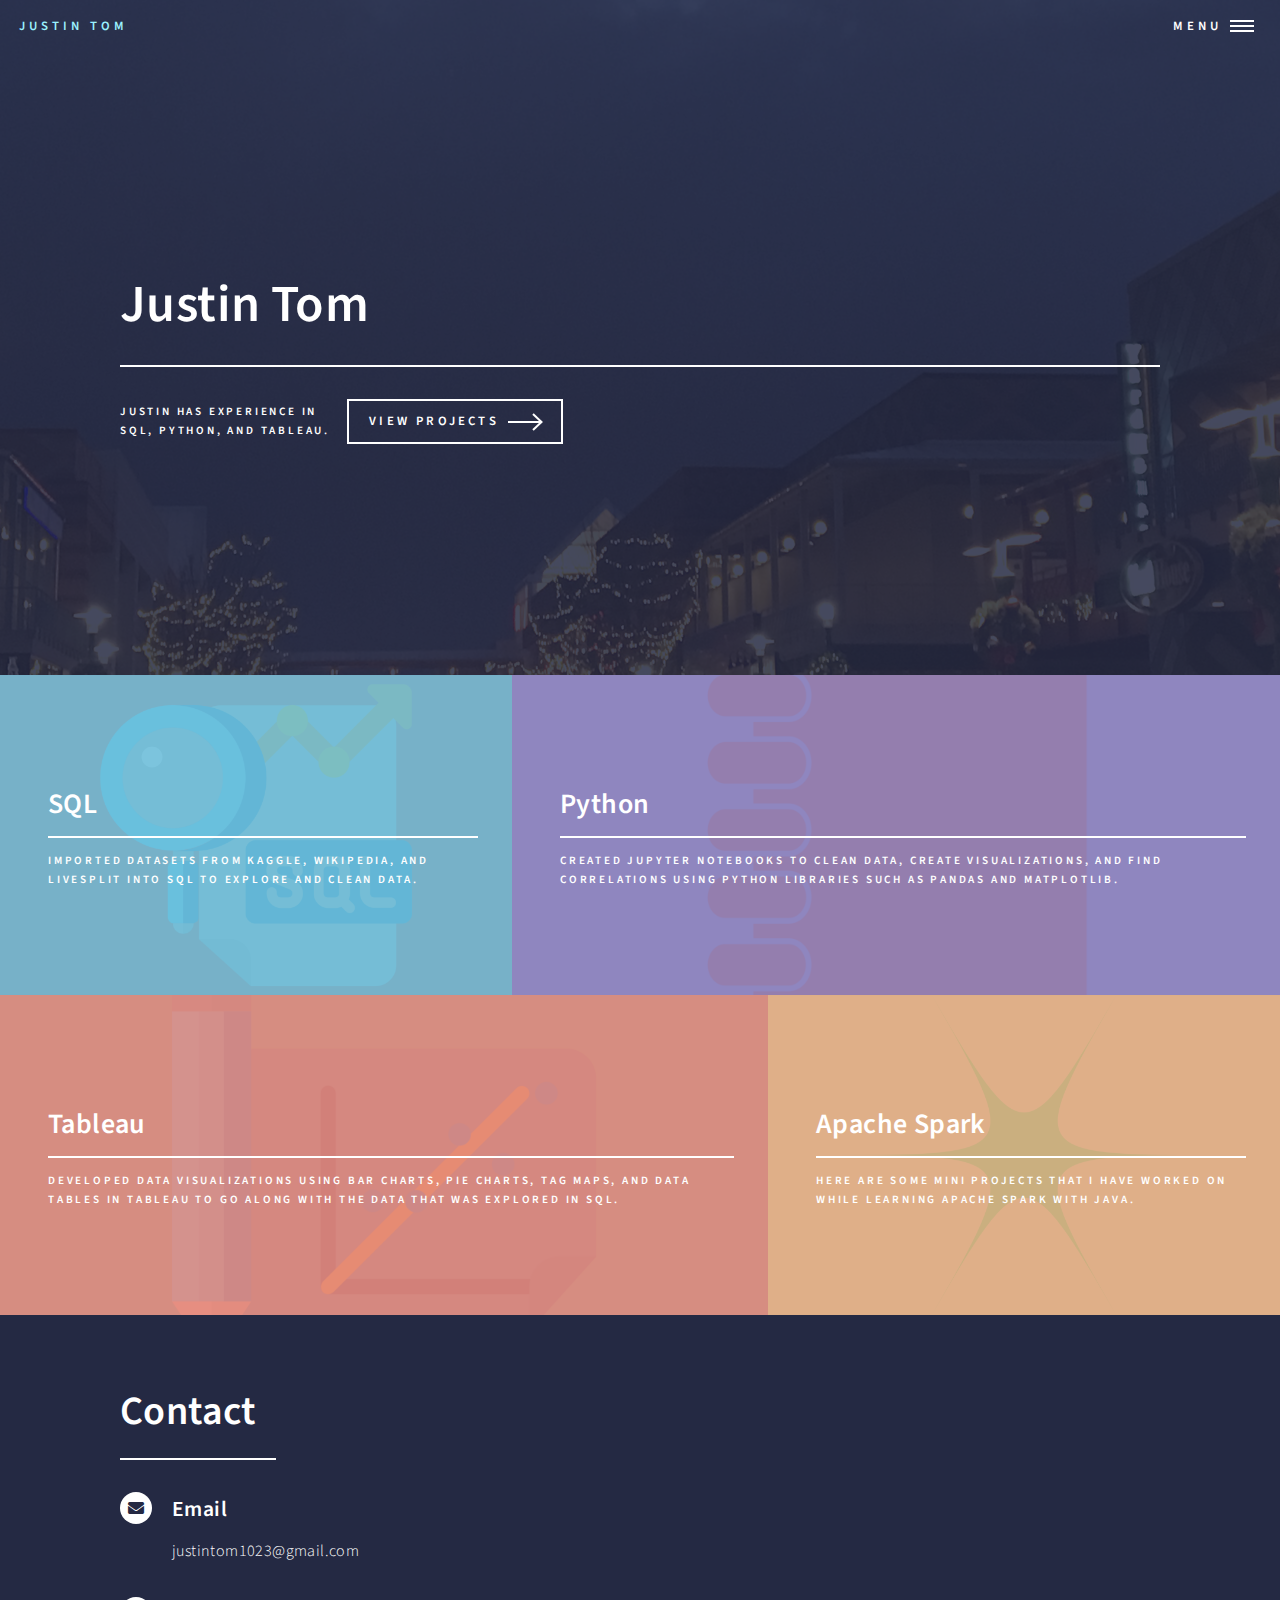
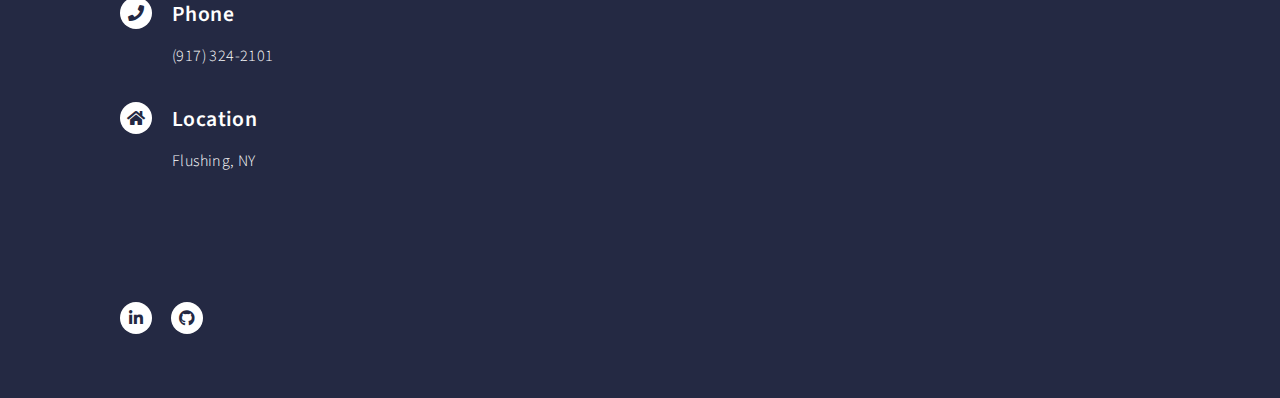
==== index.html @ ba07b024 "Initial commit" ====
<!DOCTYPE HTML>
<!--
	Forty by HTML5 UP
	html5up.net | @ajlkn
	Free for personal and commercial use under the CCA 3.0 license (html5up.net/license)
-->
<html>
	<head>
		<title>Justin Tom</title>
		<meta charset="utf-8" />
		<meta name="viewport" content="width=device-width, initial-scale=1, user-scalable=no" />
		<link rel="stylesheet" href="assets/css/main.css" />
		<noscript><link rel="stylesheet" href="assets/css/noscript.css" /></noscript>
	</head>
	<body class="is-preload">

		<!-- Wrapper -->
			<div id="wrapper">

				<!-- Header -->
					<header id="header" class="alt">
						<a href="index.html" class="logo">Justin <span>Tom</span></a>
						<nav>
							<a href="#menu">Menu</a>
						</nav>
					</header>

				<!-- Menu -->
					<nav id="menu">
						<ul class="links">
							<li><a href="index.html">Home</a></li>
						</ul>
						<ul class="actions stacked">
							<li><a href="#one" class="button primary fit">View Projects</a></li>
						</ul>
					</nav>

				<!-- Banner -->
					<section id="banner" class="major">
						<div class="inner">
							<header class="major">
								<h1>Justin Tom</h1>
							</header>
							<div class="content">
								<p>Justin has experience in<br/>
								   SQL, Python, and Tableau.</p>
								<ul class="actions">
									<li><a href="#one" class="button next scrolly">View Projects</a></li>
								</ul>
							</div>
						</div>
					</section>

				<!-- Main -->
					<div id="main">

						<!-- One -->
							<section id="one" class="tiles">
								<article>
									<span class="image">
										<img src="images/sql.png" alt="" />
									</span>
									<header class="major">
										<h3><a href="https://github.com/justintom1023/jt-data-portfolio/tree/main/sql" class="link">SQL</a></h3>
										<p>Imported datasets from Kaggle, Wikipedia, and LiveSplit into SQL to explore and clean data.</p>
									</header>
								</article>
								<article>
									<span class="image">
										<img src="images/python.png" alt="" />
									</span>
									<header class="major">
										<h3><a href="https://github.com/justintom1023/jt-data-portfolio/tree/main/python" class="link">Python</a></h3>
										<p>Created Jupyter notebooks to clean data, create visualizations, and find correlations using Python libraries such as Pandas and Matplotlib.</p>
									</header>
								</article>
								<article>
									<span class="image">
										<img src="images/tableau.png" alt="" />
									</span>
									<header class="major">
										<h3><a href="https://public.tableau.com/app/profile/justin4096" class="link">Tableau</a></h3>
										<p>Developed data visualizations using bar charts, pie charts, tag maps, and data tables in Tableau to go along with the data that was explored in SQL.</p>
									</header>
								</article>
								<article>
									<span class="image">
										<img src="images/spark.png" alt="" />
									</span>
									<header class="major">
										<h3><a href="https://github.com/justintom1023/jt-spark-fun" class="link">Apache Spark</a></h3>
										<p>Here are some mini projects that I have worked on while learning Apache Spark with Java.</p>
									</header>
								</article>
							</section>

					</div>

					<section id="one">
						<div class="inner">
							<header class="major">
								<h1>Contact</h1>
							</header>
							<section>
								<div class="contact-method">
									<span class="icon solid alt fa-envelope"></span>
									<h3>Email</h3>
									<span>justintom1023@gmail.com</span>
								</div>
							</section>
							<section>
								<div class="contact-method">
									<span class="icon solid alt fa-phone"></span>
									<h3>Phone</h3>
									<span>(917) 324-2101</span>
								</div>
							</section>
							<section>
								<div class="contact-method">
									<span class="icon solid alt fa-home"></span>
									<h3>Location</h3>
									<span>Flushing, NY</span>
								</div>
							</section>
						</div>
					</section>

				<!-- Footer -->
					<footer id="footer">
						<div class="inner">
							<ul class="icons">
								<li><a href="https://www.linkedin.com/in/justintom1023/" class="icon brands alt fa-linkedin-in"><span class="label">LinkedIn</span></a></li>
								<li><a href="https://github.com/justintom1023" class="icon brands alt fa-github"><span class="label">GitHub</span></a></li>
							</ul>
						</div>
					</footer>

			</div>

		<!-- Scripts -->
			<script src="assets/js/jquery.min.js"></script>
			<script src="assets/js/jquery.scrolly.min.js"></script>
			<script src="assets/js/jquery.scrollex.min.js"></script>
			<script src="assets/js/browser.min.js"></script>
			<script src="assets/js/breakpoints.min.js"></script>
			<script src="assets/js/util.js"></script>
			<script src="assets/js/main.js"></script>

	</body>
</html>
---- assets/css/main.css ----
@import url(fontawesome-all.min.css);
@import url("https://fonts.googleapis.com/css?family=Source+Sans+Pro:300,300italic,600,600italic");

/*
	Forty by HTML5 UP
	html5up.net | @ajlkn
	Free for personal and commercial use under the CCA 3.0 license (html5up.net/license)
*/

html, body, div, span, applet, object,
iframe, h1, h2, h3, h4, h5, h6, p, blockquote,
pre, a, abbr, acronym, address, big, cite,
code, del, dfn, em, img, ins, kbd, q, s, samp,
small, strike, strong, sub, sup, tt, var, b,
u, i, center, dl, dt, dd, ol, ul, li, fieldset,
form, label, legend, table, caption, tbody,
tfoot, thead, tr, th, td, article, aside,
canvas, details, embed, figure, figcaption,
footer, header, hgroup, menu, nav, output, ruby,
section, summary, time, mark, audio, video {
	margin: 0;
	padding: 0;
	border: 0;
	font-size: 100%;
	font: inherit;
	vertical-align: baseline;}

article, aside, details, figcaption, figure,
footer, header, hgroup, menu, nav, section {
	display: block;}

body {
	line-height: 1;
}

ol, ul {
	list-style: none;
}

blockquote, q {
	quotes: none;
}

	blockquote:before, blockquote:after, q:before, q:after {
		content: '';
		content: none;
	}

table {
	border-collapse: collapse;
	border-spacing: 0;
}

body {
	-webkit-text-size-adjust: none;
}

mark {
	background-color: transparent;
	color: inherit;
}

input::-moz-focus-inner {
	border: 0;
	padding: 0;
}

input, select, textarea {
	-moz-appearance: none;
	-webkit-appearance: none;
	-ms-appearance: none;
	appearance: none;
}

/* Basic */

	@-ms-viewport {
		width: device-width;
	}

	body {
		-ms-overflow-style: scrollbar;
	}

	@media screen and (max-width: 480px) {

		html, body {
			min-width: 320px;
		}

	}

	html {
		box-sizing: border-box;
	}

	*, *:before, *:after {
		box-sizing: inherit;
	}

	body {
		background: #242943;
	}

		body.is-preload *, body.is-preload *:before, body.is-preload *:after {
			-moz-animation: none !important;
			-webkit-animation: none !important;
			-ms-animation: none !important;
			animation: none !important;
			-moz-transition: none !important;
			-webkit-transition: none !important;
			-ms-transition: none !important;
			transition: none !important;
		}

/* Type */

	body, input, select, textarea {
		color: #ffffff;
		font-family: "Source Sans Pro", Helvetica, sans-serif;
		font-size: 17pt;
		font-weight: 300;
		letter-spacing: 0.025em;
		line-height: 1.65;
	}

		@media screen and (max-width: 1680px) {

			body, input, select, textarea {
				font-size: 14pt;
			}

		}

		@media screen and (max-width: 1280px) {

			body, input, select, textarea {
				font-size: 12pt;
			}

		}

		@media screen and (max-width: 360px) {

			body, input, select, textarea {
				font-size: 11pt;
			}

		}

	a {
		-moz-transition: color 0.2s ease-in-out, border-bottom-color 0.2s ease-in-out;
		-webkit-transition: color 0.2s ease-in-out, border-bottom-color 0.2s ease-in-out;
		-ms-transition: color 0.2s ease-in-out, border-bottom-color 0.2s ease-in-out;
		transition: color 0.2s ease-in-out, border-bottom-color 0.2s ease-in-out;
		border-bottom: dotted 1px;
		color: inherit;
		text-decoration: none;
	}

		a:hover {
			border-bottom-color: transparent;
			color: #9bf1ff !important;
		}

		a:active {
			color: #53e3fb !important;
		}

	strong, b {
		color: #ffffff;
		font-weight: 600;
	}

	em, i {
		font-style: italic;
	}

	p {
		margin: 0 0 2em 0;
	}

	h1, h2, h3, h4, h5, h6 {
		color: #ffffff;
		font-weight: 600;
		line-height: 1.65;
		margin: 0 0 1em 0;
	}

		h1 a, h2 a, h3 a, h4 a, h5 a, h6 a {
			color: inherit;
			border-bottom: 0;
		}

	h1 {
		font-size: 2.5em;
	}

	h2 {
		font-size: 1.75em;
	}

	h3 {
		font-size: 1.35em;
	}

	h4 {
		font-size: 1.1em;
	}

	h5 {
		font-size: 0.9em;
	}

	h6 {
		font-size: 0.7em;
	}

	@media screen and (max-width: 736px) {

		h1 {
			font-size: 2em;
		}

		h2 {
			font-size: 1.5em;
		}

		h3 {
			font-size: 1.25em;
		}

	}

	sub {
		font-size: 0.8em;
		position: relative;
		top: 0.5em;
	}

	sup {
		font-size: 0.8em;
		position: relative;
		top: -0.5em;
	}

	blockquote {
		border-left: solid 4px rgba(212, 212, 255, 0.1);
		font-style: italic;
		margin: 0 0 2em 0;
		padding: 0.5em 0 0.5em 2em;
	}

	code {
		background: rgba(212, 212, 255, 0.035);
		font-family: "Courier New", monospace;
		font-size: 0.9em;
		margin: 0 0.25em;
		padding: 0.25em 0.65em;
	}

	pre {
		-webkit-overflow-scrolling: touch;
		font-family: "Courier New", monospace;
		font-size: 0.9em;
		margin: 0 0 2em 0;
	}

		pre code {
			display: block;
			line-height: 1.75;
			padding: 1em 1.5em;
			overflow-x: auto;
		}

	hr {
		border: 0;
		border-bottom: solid 1px rgba(212, 212, 255, 0.1);
		margin: 2em 0;
	}

		hr.major {
			margin: 3em 0;
		}

	.align-left {
		text-align: left;
	}

	.align-center {
		text-align: center;
	}

	.align-right {
		text-align: right;
	}

/* Row */

	.row {
		display: flex;
		flex-wrap: wrap;
		box-sizing: border-box;
		align-items: stretch;
	}

		.row > * {
			box-sizing: border-box;
		}

		.row.gtr-uniform > * > :last-child {
			margin-bottom: 0;
		}

		.row.aln-left {
			justify-content: flex-start;
		}

		.row.aln-center {
			justify-content: center;
		}

		.row.aln-right {
			justify-content: flex-end;
		}

		.row.aln-top {
			align-items: flex-start;
		}

		.row.aln-middle {
			align-items: center;
		}

		.row.aln-bottom {
			align-items: flex-end;
		}

		.row > .imp {
			order: -1;
		}

		.row > .col-1 {
			width: 8.33333%;
		}

		.row > .off-1 {
			margin-left: 8.33333%;
		}

		.row > .col-2 {
			width: 16.66667%;
		}

		.row > .off-2 {
			margin-left: 16.66667%;
		}

		.row > .col-3 {
			width: 25%;
		}

		.row > .off-3 {
			margin-left: 25%;
		}

		.row > .col-4 {
			width: 33.33333%;
		}

		.row > .off-4 {
			margin-left: 33.33333%;
		}

		.row > .col-5 {
			width: 41.66667%;
		}

		.row > .off-5 {
			margin-left: 41.66667%;
		}

		.row > .col-6 {
			width: 50%;
		}

		.row > .off-6 {
			margin-left: 50%;
		}

		.row > .col-7 {
			width: 58.33333%;
		}

		.row > .off-7 {
			margin-left: 58.33333%;
		}

		.row > .col-8 {
			width: 66.66667%;
		}

		.row > .off-8 {
			margin-left: 66.66667%;
		}

		.row > .col-9 {
			width: 75%;
		}

		.row > .off-9 {
			margin-left: 75%;
		}

		.row > .col-10 {
			width: 83.33333%;
		}

		.row > .off-10 {
			margin-left: 83.33333%;
		}

		.row > .col-11 {
			width: 91.66667%;
		}

		.row > .off-11 {
			margin-left: 91.66667%;
		}

		.row > .col-12 {
			width: 100%;
		}

		.row > .off-12 {
			margin-left: 100%;
		}

		.row.gtr-0 {
			margin-top: 0;
			margin-left: 0em;
		}

			.row.gtr-0 > * {
				padding: 0 0 0 0em;
			}

			.row.gtr-0.gtr-uniform {
				margin-top: 0em;
			}

				.row.gtr-0.gtr-uniform > * {
					padding-top: 0em;
				}

		.row.gtr-25 {
			margin-top: 0;
			margin-left: -0.5em;
		}

			.row.gtr-25 > * {
				padding: 0 0 0 0.5em;
			}

			.row.gtr-25.gtr-uniform {
				margin-top: -0.5em;
			}

				.row.gtr-25.gtr-uniform > * {
					padding-top: 0.5em;
				}

		.row.gtr-50 {
			margin-top: 0;
			margin-left: -1em;
		}

			.row.gtr-50 > * {
				padding: 0 0 0 1em;
			}

			.row.gtr-50.gtr-uniform {
				margin-top: -1em;
			}

				.row.gtr-50.gtr-uniform > * {
					padding-top: 1em;
				}

		.row {
			margin-top: 0;
			margin-left: -2em;
		}

			.row > * {
				padding: 0 0 0 2em;
			}

			.row.gtr-uniform {
				margin-top: -2em;
			}

				.row.gtr-uniform > * {
					padding-top: 2em;
				}

		.row.gtr-150 {
			margin-top: 0;
			margin-left: -3em;
		}

			.row.gtr-150 > * {
				padding: 0 0 0 3em;
			}

			.row.gtr-150.gtr-uniform {
				margin-top: -3em;
			}

				.row.gtr-150.gtr-uniform > * {
					padding-top: 3em;
				}

		.row.gtr-200 {
			margin-top: 0;
			margin-left: -4em;
		}

			.row.gtr-200 > * {
				padding: 0 0 0 4em;
			}

			.row.gtr-200.gtr-uniform {
				margin-top: -4em;
			}

				.row.gtr-200.gtr-uniform > * {
					padding-top: 4em;
				}

		@media screen and (max-width: 1680px) {

			.row {
				display: flex;
				flex-wrap: wrap;
				box-sizing: border-box;
				align-items: stretch;
			}

				.row > * {
					box-sizing: border-box;
				}

				.row.gtr-uniform > * > :last-child {
					margin-bottom: 0;
				}

				.row.aln-left {
					justify-content: flex-start;
				}

				.row.aln-center {
					justify-content: center;
				}

				.row.aln-right {
					justify-content: flex-end;
				}

				.row.aln-top {
					align-items: flex-start;
				}

				.row.aln-middle {
					align-items: center;
				}

				.row.aln-bottom {
					align-items: flex-end;
				}

				.row > .imp-xlarge {
					order: -1;
				}

				.row > .col-1-xlarge {
					width: 8.33333%;
				}

				.row > .off-1-xlarge {
					margin-left: 8.33333%;
				}

				.row > .col-2-xlarge {
					width: 16.66667%;
				}

				.row > .off-2-xlarge {
					margin-left: 16.66667%;
				}

				.row > .col-3-xlarge {
					width: 25%;
				}

				.row > .off-3-xlarge {
					margin-left: 25%;
				}

				.row > .col-4-xlarge {
					width: 33.33333%;
				}

				.row > .off-4-xlarge {
					margin-left: 33.33333%;
				}

				.row > .col-5-xlarge {
					width: 41.66667%;
				}

				.row > .off-5-xlarge {
					margin-left: 41.66667%;
				}

				.row > .col-6-xlarge {
					width: 50%;
				}

				.row > .off-6-xlarge {
					margin-left: 50%;
				}

				.row > .col-7-xlarge {
					width: 58.33333%;
				}

				.row > .off-7-xlarge {
					margin-left: 58.33333%;
				}

				.row > .col-8-xlarge {
					width: 66.66667%;
				}

				.row > .off-8-xlarge {
					margin-left: 66.66667%;
				}

				.row > .col-9-xlarge {
					width: 75%;
				}

				.row > .off-9-xlarge {
					margin-left: 75%;
				}

				.row > .col-10-xlarge {
					width: 83.33333%;
				}

				.row > .off-10-xlarge {
					margin-left: 83.33333%;
				}

				.row > .col-11-xlarge {
					width: 91.66667%;
				}

				.row > .off-11-xlarge {
					margin-left: 91.66667%;
				}

				.row > .col-12-xlarge {
					width: 100%;
				}

				.row > .off-12-xlarge {
					margin-left: 100%;
				}

				.row.gtr-0 {
					margin-top: 0;
					margin-left: 0em;
				}

					.row.gtr-0 > * {
						padding: 0 0 0 0em;
					}

					.row.gtr-0.gtr-uniform {
						margin-top: 0em;
					}

						.row.gtr-0.gtr-uniform > * {
							padding-top: 0em;
						}

				.row.gtr-25 {
					margin-top: 0;
					margin-left: -0.5em;
				}

					.row.gtr-25 > * {
						padding: 0 0 0 0.5em;
					}

					.row.gtr-25.gtr-uniform {
						margin-top: -0.5em;
					}

						.row.gtr-25.gtr-uniform > * {
							padding-top: 0.5em;
						}

				.row.gtr-50 {
					margin-top: 0;
					margin-left: -1em;
				}

					.row.gtr-50 > * {
						padding: 0 0 0 1em;
					}

					.row.gtr-50.gtr-uniform {
						margin-top: -1em;
					}

						.row.gtr-50.gtr-uniform > * {
							padding-top: 1em;
						}

				.row {
					margin-top: 0;
					margin-left: -2em;
				}

					.row > * {
						padding: 0 0 0 2em;
					}

					.row.gtr-uniform {
						margin-top: -2em;
					}

						.row.gtr-uniform > * {
							padding-top: 2em;
						}

				.row.gtr-150 {
					margin-top: 0;
					margin-left: -3em;
				}

					.row.gtr-150 > * {
						padding: 0 0 0 3em;
					}

					.row.gtr-150.gtr-uniform {
						margin-top: -3em;
					}

						.row.gtr-150.gtr-uniform > * {
							padding-top: 3em;
						}

				.row.gtr-200 {
					margin-top: 0;
					margin-left: -4em;
				}

					.row.gtr-200 > * {
						padding: 0 0 0 4em;
					}

					.row.gtr-200.gtr-uniform {
						margin-top: -4em;
					}

						.row.gtr-200.gtr-uniform > * {
							padding-top: 4em;
						}

		}

		@media screen and (max-width: 1280px) {

			.row {
				display: flex;
				flex-wrap: wrap;
				box-sizing: border-box;
				align-items: stretch;
			}

				.row > * {
					box-sizing: border-box;
				}

				.row.gtr-uniform > * > :last-child {
					margin-bottom: 0;
				}

				.row.aln-left {
					justify-content: flex-start;
				}

				.row.aln-center {
					justify-content: center;
				}

				.row.aln-right {
					justify-content: flex-end;
				}

				.row.aln-top {
					align-items: flex-start;
				}

				.row.aln-middle {
					align-items: center;
				}

				.row.aln-bottom {
					align-items: flex-end;
				}

				.row > .imp-large {
					order: -1;
				}

				.row > .col-1-large {
					width: 8.33333%;
				}

				.row > .off-1-large {
					margin-left: 8.33333%;
				}

				.row > .col-2-large {
					width: 16.66667%;
				}

				.row > .off-2-large {
					margin-left: 16.66667%;
				}

				.row > .col-3-large {
					width: 25%;
				}

				.row > .off-3-large {
					margin-left: 25%;
				}

				.row > .col-4-large {
					width: 33.33333%;
				}

				.row > .off-4-large {
					margin-left: 33.33333%;
				}

				.row > .col-5-large {
					width: 41.66667%;
				}

				.row > .off-5-large {
					margin-left: 41.66667%;
				}

				.row > .col-6-large {
					width: 50%;
				}

				.row > .off-6-large {
					margin-left: 50%;
				}

				.row > .col-7-large {
					width: 58.33333%;
				}

				.row > .off-7-large {
					margin-left: 58.33333%;
				}

				.row > .col-8-large {
					width: 66.66667%;
				}

				.row > .off-8-large {
					margin-left: 66.66667%;
				}

				.row > .col-9-large {
					width: 75%;
				}

				.row > .off-9-large {
					margin-left: 75%;
				}

				.row > .col-10-large {
					width: 83.33333%;
				}

				.row > .off-10-large {
					margin-left: 83.33333%;
				}

				.row > .col-11-large {
					width: 91.66667%;
				}

				.row > .off-11-large {
					margin-left: 91.66667%;
				}

				.row > .col-12-large {
					width: 100%;
				}

				.row > .off-12-large {
					margin-left: 100%;
				}

				.row.gtr-0 {
					margin-top: 0;
					margin-left: 0em;
				}

					.row.gtr-0 > * {
						padding: 0 0 0 0em;
					}

					.row.gtr-0.gtr-uniform {
						margin-top: 0em;
					}

						.row.gtr-0.gtr-uniform > * {
							padding-top: 0em;
						}

				.row.gtr-25 {
					margin-top: 0;
					margin-left: -0.375em;
				}

					.row.gtr-25 > * {
						padding: 0 0 0 0.375em;
					}

					.row.gtr-25.gtr-uniform {
						margin-top: -0.375em;
					}

						.row.gtr-25.gtr-uniform > * {
							padding-top: 0.375em;
						}

				.row.gtr-50 {
					margin-top: 0;
					margin-left: -0.75em;
				}

					.row.gtr-50 > * {
						padding: 0 0 0 0.75em;
					}

					.row.gtr-50.gtr-uniform {
						margin-top: -0.75em;
					}

						.row.gtr-50.gtr-uniform > * {
							padding-top: 0.75em;
						}

				.row {
					margin-top: 0;
					margin-left: -1.5em;
				}

					.row > * {
						padding: 0 0 0 1.5em;
					}

					.row.gtr-uniform {
						margin-top: -1.5em;
					}

						.row.gtr-uniform > * {
							padding-top: 1.5em;
						}

				.row.gtr-150 {
					margin-top: 0;
					margin-left: -2.25em;
				}

					.row.gtr-150 > * {
						padding: 0 0 0 2.25em;
					}

					.row.gtr-150.gtr-uniform {
						margin-top: -2.25em;
					}

						.row.gtr-150.gtr-uniform > * {
							padding-top: 2.25em;
						}

				.row.gtr-200 {
					margin-top: 0;
					margin-left: -3em;
				}

					.row.gtr-200 > * {
						padding: 0 0 0 3em;
					}

					.row.gtr-200.gtr-uniform {
						margin-top: -3em;
					}

						.row.gtr-200.gtr-uniform > * {
							padding-top: 3em;
						}

		}

		@media screen and (max-width: 980px) {

			.row {
				display: flex;
				flex-wrap: wrap;
				box-sizing: border-box;
				align-items: stretch;
			}

				.row > * {
					box-sizing: border-box;
				}

				.row.gtr-uniform > * > :last-child {
					margin-bottom: 0;
				}

				.row.aln-left {
					justify-content: flex-start;
				}

				.row.aln-center {
					justify-content: center;
				}

				.row.aln-right {
					justify-content: flex-end;
				}

				.row.aln-top {
					align-items: flex-start;
				}

				.row.aln-middle {
					align-items: center;
				}

				.row.aln-bottom {
					align-items: flex-end;
				}

				.row > .imp-medium {
					order: -1;
				}

				.row > .col-1-medium {
					width: 8.33333%;
				}

				.row > .off-1-medium {
					margin-left: 8.33333%;
				}

				.row > .col-2-medium {
					width: 16.66667%;
				}

				.row > .off-2-medium {
					margin-left: 16.66667%;
				}

				.row > .col-3-medium {
					width: 25%;
				}

				.row > .off-3-medium {
					margin-left: 25%;
				}

				.row > .col-4-medium {
					width: 33.33333%;
				}

				.row > .off-4-medium {
					margin-left: 33.33333%;
				}

				.row > .col-5-medium {
					width: 41.66667%;
				}

				.row > .off-5-medium {
					margin-left: 41.66667%;
				}

				.row > .col-6-medium {
					width: 50%;
				}

				.row > .off-6-medium {
					margin-left: 50%;
				}

				.row > .col-7-medium {
					width: 58.33333%;
				}

				.row > .off-7-medium {
					margin-left: 58.33333%;
				}

				.row > .col-8-medium {
					width: 66.66667%;
				}

				.row > .off-8-medium {
					margin-left: 66.66667%;
				}

				.row > .col-9-medium {
					width: 75%;
				}

				.row > .off-9-medium {
					margin-left: 75%;
				}

				.row > .col-10-medium {
					width: 83.33333%;
				}

				.row > .off-10-medium {
					margin-left: 83.33333%;
				}

				.row > .col-11-medium {
					width: 91.66667%;
				}

				.row > .off-11-medium {
					margin-left: 91.66667%;
				}

				.row > .col-12-medium {
					width: 100%;
				}

				.row > .off-12-medium {
					margin-left: 100%;
				}

				.row.gtr-0 {
					margin-top: 0;
					margin-left: 0em;
				}

					.row.gtr-0 > * {
						padding: 0 0 0 0em;
					}

					.row.gtr-0.gtr-uniform {
						margin-top: 0em;
					}

						.row.gtr-0.gtr-uniform > * {
							padding-top: 0em;
						}

				.row.gtr-25 {
					margin-top: 0;
					margin-left: -0.375em;
				}

					.row.gtr-25 > * {
						padding: 0 0 0 0.375em;
					}

					.row.gtr-25.gtr-uniform {
						margin-top: -0.375em;
					}

						.row.gtr-25.gtr-uniform > * {
							padding-top: 0.375em;
						}

				.row.gtr-50 {
					margin-top: 0;
					margin-left: -0.75em;
				}

					.row.gtr-50 > * {
						padding: 0 0 0 0.75em;
					}

					.row.gtr-50.gtr-uniform {
						margin-top: -0.75em;
					}

						.row.gtr-50.gtr-uniform > * {
							padding-top: 0.75em;
						}

				.row {
					margin-top: 0;
					margin-left: -1.5em;
				}

					.row > * {
						padding: 0 0 0 1.5em;
					}

					.row.gtr-uniform {
						margin-top: -1.5em;
					}

						.row.gtr-uniform > * {
							padding-top: 1.5em;
						}

				.row.gtr-150 {
					margin-top: 0;
					margin-left: -2.25em;
				}

					.row.gtr-150 > * {
						padding: 0 0 0 2.25em;
					}

					.row.gtr-150.gtr-uniform {
						margin-top: -2.25em;
					}

						.row.gtr-150.gtr-uniform > * {
							padding-top: 2.25em;
						}

				.row.gtr-200 {
					margin-top: 0;
					margin-left: -3em;
				}

					.row.gtr-200 > * {
						padding: 0 0 0 3em;
					}

					.row.gtr-200.gtr-uniform {
						margin-top: -3em;
					}

						.row.gtr-200.gtr-uniform > * {
							padding-top: 3em;
						}

		}

		@media screen and (max-width: 736px) {

			.row {
				display: flex;
				flex-wrap: wrap;
				box-sizing: border-box;
				align-items: stretch;
			}

				.row > * {
					box-sizing: border-box;
				}

				.row.gtr-uniform > * > :last-child {
					margin-bottom: 0;
				}

				.row.aln-left {
					justify-content: flex-start;
				}

				.row.aln-center {
					justify-content: center;
				}

				.row.aln-right {
					justify-content: flex-end;
				}

				.row.aln-top {
					align-items: flex-start;
				}

				.row.aln-middle {
					align-items: center;
				}

				.row.aln-bottom {
					align-items: flex-end;
				}

				.row > .imp-small {
					order: -1;
				}

				.row > .col-1-small {
					width: 8.33333%;
				}

				.row > .off-1-small {
					margin-left: 8.33333%;
				}

				.row > .col-2-small {
					width: 16.66667%;
				}

				.row > .off-2-small {
					margin-left: 16.66667%;
				}

				.row > .col-3-small {
					width: 25%;
				}

				.row > .off-3-small {
					margin-left: 25%;
				}

				.row > .col-4-small {
					width: 33.33333%;
				}

				.row > .off-4-small {
					margin-left: 33.33333%;
				}

				.row > .col-5-small {
					width: 41.66667%;
				}

				.row > .off-5-small {
					margin-left: 41.66667%;
				}

				.row > .col-6-small {
					width: 50%;
				}

				.row > .off-6-small {
					margin-left: 50%;
				}

				.row > .col-7-small {
					width: 58.33333%;
				}

				.row > .off-7-small {
					margin-left: 58.33333%;
				}

				.row > .col-8-small {
					width: 66.66667%;
				}

				.row > .off-8-small {
					margin-left: 66.66667%;
				}

				.row > .col-9-small {
					width: 75%;
				}

				.row > .off-9-small {
					margin-left: 75%;
				}

				.row > .col-10-small {
					width: 83.33333%;
				}

				.row > .off-10-small {
					margin-left: 83.33333%;
				}

				.row > .col-11-small {
					width: 91.66667%;
				}

				.row > .off-11-small {
					margin-left: 91.66667%;
				}

				.row > .col-12-small {
					width: 100%;
				}

				.row > .off-12-small {
					margin-left: 100%;
				}

				.row.gtr-0 {
					margin-top: 0;
					margin-left: 0em;
				}

					.row.gtr-0 > * {
						padding: 0 0 0 0em;
					}

					.row.gtr-0.gtr-uniform {
						margin-top: 0em;
					}

						.row.gtr-0.gtr-uniform > * {
							padding-top: 0em;
						}

				.row.gtr-25 {
					margin-top: 0;
					margin-left: -0.3125em;
				}

					.row.gtr-25 > * {
						padding: 0 0 0 0.3125em;
					}

					.row.gtr-25.gtr-uniform {
						margin-top: -0.3125em;
					}

						.row.gtr-25.gtr-uniform > * {
							padding-top: 0.3125em;
						}

				.row.gtr-50 {
					margin-top: 0;
					margin-left: -0.625em;
				}

					.row.gtr-50 > * {
						padding: 0 0 0 0.625em;
					}

					.row.gtr-50.gtr-uniform {
						margin-top: -0.625em;
					}

						.row.gtr-50.gtr-uniform > * {
							padding-top: 0.625em;
						}

				.row {
					margin-top: 0;
					margin-left: -1.25em;
				}

					.row > * {
						padding: 0 0 0 1.25em;
					}

					.row.gtr-uniform {
						margin-top: -1.25em;
					}

						.row.gtr-uniform > * {
							padding-top: 1.25em;
						}

				.row.gtr-150 {
					margin-top: 0;
					margin-left: -1.875em;
				}

					.row.gtr-150 > * {
						padding: 0 0 0 1.875em;
					}

					.row.gtr-150.gtr-uniform {
						margin-top: -1.875em;
					}

						.row.gtr-150.gtr-uniform > * {
							padding-top: 1.875em;
						}

				.row.gtr-200 {
					margin-top: 0;
					margin-left: -2.5em;
				}

					.row.gtr-200 > * {
						padding: 0 0 0 2.5em;
					}

					.row.gtr-200.gtr-uniform {
						margin-top: -2.5em;
					}

						.row.gtr-200.gtr-uniform > * {
							padding-top: 2.5em;
						}

		}

		@media screen and (max-width: 480px) {

			.row {
				display: flex;
				flex-wrap: wrap;
				box-sizing: border-box;
				align-items: stretch;
			}

				.row > * {
					box-sizing: border-box;
				}

				.row.gtr-uniform > * > :last-child {
					margin-bottom: 0;
				}

				.row.aln-left {
					justify-content: flex-start;
				}

				.row.aln-center {
					justify-content: center;
				}

				.row.aln-right {
					justify-content: flex-end;
				}

				.row.aln-top {
					align-items: flex-start;
				}

				.row.aln-middle {
					align-items: center;
				}

				.row.aln-bottom {
					align-items: flex-end;
				}

				.row > .imp-xsmall {
					order: -1;
				}

				.row > .col-1-xsmall {
					width: 8.33333%;
				}

				.row > .off-1-xsmall {
					margin-left: 8.33333%;
				}

				.row > .col-2-xsmall {
					width: 16.66667%;
				}

				.row > .off-2-xsmall {
					margin-left: 16.66667%;
				}

				.row > .col-3-xsmall {
					width: 25%;
				}

				.row > .off-3-xsmall {
					margin-left: 25%;
				}

				.row > .col-4-xsmall {
					width: 33.33333%;
				}

				.row > .off-4-xsmall {
					margin-left: 33.33333%;
				}

				.row > .col-5-xsmall {
					width: 41.66667%;
				}

				.row > .off-5-xsmall {
					margin-left: 41.66667%;
				}

				.row > .col-6-xsmall {
					width: 50%;
				}

				.row > .off-6-xsmall {
					margin-left: 50%;
				}

				.row > .col-7-xsmall {
					width: 58.33333%;
				}

				.row > .off-7-xsmall {
					margin-left: 58.33333%;
				}

				.row > .col-8-xsmall {
					width: 66.66667%;
				}

				.row > .off-8-xsmall {
					margin-left: 66.66667%;
				}

				.row > .col-9-xsmall {
					width: 75%;
				}

				.row > .off-9-xsmall {
					margin-left: 75%;
				}

				.row > .col-10-xsmall {
					width: 83.33333%;
				}

				.row > .off-10-xsmall {
					margin-left: 83.33333%;
				}

				.row > .col-11-xsmall {
					width: 91.66667%;
				}

				.row > .off-11-xsmall {
					margin-left: 91.66667%;
				}

				.row > .col-12-xsmall {
					width: 100%;
				}

				.row > .off-12-xsmall {
					margin-left: 100%;
				}

				.row.gtr-0 {
					margin-top: 0;
					margin-left: 0em;
				}

					.row.gtr-0 > * {
						padding: 0 0 0 0em;
					}

					.row.gtr-0.gtr-uniform {
						margin-top: 0em;
					}

						.row.gtr-0.gtr-uniform > * {
							padding-top: 0em;
						}

				.row.gtr-25 {
					margin-top: 0;
					margin-left: -0.3125em;
				}

					.row.gtr-25 > * {
						padding: 0 0 0 0.3125em;
					}

					.row.gtr-25.gtr-uniform {
						margin-top: -0.3125em;
					}

						.row.gtr-25.gtr-uniform > * {
							padding-top: 0.3125em;
						}

				.row.gtr-50 {
					margin-top: 0;
					margin-left: -0.625em;
				}

					.row.gtr-50 > * {
						padding: 0 0 0 0.625em;
					}

					.row.gtr-50.gtr-uniform {
						margin-top: -0.625em;
					}

						.row.gtr-50.gtr-uniform > * {
							padding-top: 0.625em;
						}

				.row {
					margin-top: 0;
					margin-left: -1.25em;
				}

					.row > * {
						padding: 0 0 0 1.25em;
					}

					.row.gtr-uniform {
						margin-top: -1.25em;
					}

						.row.gtr-uniform > * {
							padding-top: 1.25em;
						}

				.row.gtr-150 {
					margin-top: 0;
					margin-left: -1.875em;
				}

					.row.gtr-150 > * {
						padding: 0 0 0 1.875em;
					}

					.row.gtr-150.gtr-uniform {
						margin-top: -1.875em;
					}

						.row.gtr-150.gtr-uniform > * {
							padding-top: 1.875em;
						}

				.row.gtr-200 {
					margin-top: 0;
					margin-left: -2.5em;
				}

					.row.gtr-200 > * {
						padding: 0 0 0 2.5em;
					}

					.row.gtr-200.gtr-uniform {
						margin-top: -2.5em;
					}

						.row.gtr-200.gtr-uniform > * {
							padding-top: 2.5em;
						}

		}

/* Section/Article */

	section.special, article.special {
		text-align: center;
	}

	header.major {
		width: -moz-max-content;
		width: -webkit-max-content;
		width: -ms-max-content;
		width: max-content;
		margin-bottom: 2em;
	}

		header.major > :first-child {
			margin-bottom: 0;
			width: calc(100% + 0.5em);
		}

			header.major > :first-child:after {
				content: '';
				background-color: #ffffff;
				display: block;
				height: 2px;
				margin: 0.325em 0 0.5em 0;
				width: 100%;
			}

		header.major > p {
			font-size: 0.7em;
			font-weight: 600;
			letter-spacing: 0.25em;
			margin-bottom: 0;
			text-transform: uppercase;
		}

		body.is-ie header.major > :first-child:after {
			max-width: 9em;
		}

		body.is-ie header.major > h1:after {
			max-width: 100% !important;
		}

	@media screen and (max-width: 736px) {

		header.major > p br {
			display: none;
		}

	}

/* Form */

	form {
		margin: 0 0 2em 0;
	}

		form > :last-child {
			margin-bottom: 0;
		}

		form > .fields {
			display: -moz-flex;
			display: -webkit-flex;
			display: -ms-flex;
			display: flex;
			-moz-flex-wrap: wrap;
			-webkit-flex-wrap: wrap;
			-ms-flex-wrap: wrap;
			flex-wrap: wrap;
			width: calc(100% + 3em);
			margin: -1.5em 0 2em -1.5em;
		}

			form > .fields > .field {
				-moz-flex-grow: 0;
				-webkit-flex-grow: 0;
				-ms-flex-grow: 0;
				flex-grow: 0;
				-moz-flex-shrink: 0;
				-webkit-flex-shrink: 0;
				-ms-flex-shrink: 0;
				flex-shrink: 0;
				padding: 1.5em 0 0 1.5em;
				width: calc(100% - 1.5em);
			}

				form > .fields > .field.half {
					width: calc(50% - 0.75em);
				}

				form > .fields > .field.third {
					width: calc(100%/3 - 0.5em);
				}

				form > .fields > .field.quarter {
					width: calc(25% - 0.375em);
				}

		@media screen and (max-width: 480px) {

			form > .fields {
				width: calc(100% + 3em);
				margin: -1.5em 0 2em -1.5em;
			}

				form > .fields > .field {
					padding: 1.5em 0 0 1.5em;
					width: calc(100% - 1.5em);
				}

					form > .fields > .field.half {
						width: calc(100% - 1.5em);
					}

					form > .fields > .field.third {
						width: calc(100% - 1.5em);
					}

					form > .fields > .field.quarter {
						width: calc(100% - 1.5em);
					}

		}

	label {
		color: #ffffff;
		display: block;
		font-size: 0.8em;
		font-weight: 600;
		letter-spacing: 0.25em;
		margin: 0 0 1em 0;
		text-transform: uppercase;
	}

	input[type="text"],
	input[type="password"],
	input[type="email"],
	input[type="tel"],
	input[type="search"],
	input[type="url"],
	select,
	textarea {
		-moz-appearance: none;
		-webkit-appearance: none;
		-ms-appearance: none;
		appearance: none;
		background: rgba(212, 212, 255, 0.035);
		border: none;
		border-radius: 0;
		color: inherit;
		display: block;
		outline: 0;
		padding: 0 1em;
		text-decoration: none;
		width: 100%;
	}

		input[type="text"]:invalid,
		input[type="password"]:invalid,
		input[type="email"]:invalid,
		input[type="tel"]:invalid,
		input[type="search"]:invalid,
		input[type="url"]:invalid,
		select:invalid,
		textarea:invalid {
			box-shadow: none;
		}

		input[type="text"]:focus,
		input[type="password"]:focus,
		input[type="email"]:focus,
		input[type="tel"]:focus,
		input[type="search"]:focus,
		input[type="url"]:focus,
		select:focus,
		textarea:focus {
			border-color: #9bf1ff;
			box-shadow: 0 0 0 2px #9bf1ff;
		}

	select {
		background-image: url("data:image/svg+xml;charset=utf8,%3Csvg xmlns='http://www.w3.org/2000/svg' width='40' height='40' preserveAspectRatio='none' viewBox='0 0 40 40'%3E%3Cpath d='M9.4,12.3l10.4,10.4l10.4-10.4c0.2-0.2,0.5-0.4,0.9-0.4c0.3,0,0.6,0.1,0.9,0.4l3.3,3.3c0.2,0.2,0.4,0.5,0.4,0.9 c0,0.4-0.1,0.6-0.4,0.9L20.7,31.9c-0.2,0.2-0.5,0.4-0.9,0.4c-0.3,0-0.6-0.1-0.9-0.4L4.3,17.3c-0.2-0.2-0.4-0.5-0.4-0.9 c0-0.4,0.1-0.6,0.4-0.9l3.3-3.3c0.2-0.2,0.5-0.4,0.9-0.4S9.1,12.1,9.4,12.3z' fill='rgba(212, 212, 255, 0.1)' /%3E%3C/svg%3E");
		background-size: 1.25rem;
		background-repeat: no-repeat;
		background-position: calc(100% - 1rem) center;
		height: 2.75em;
		padding-right: 2.75em;
		text-overflow: ellipsis;
	}

		select option {
			color: #ffffff;
			background: #242943;
		}

		select:focus::-ms-value {
			background-color: transparent;
		}

		select::-ms-expand {
			display: none;
		}

	input[type="text"],
	input[type="password"],
	input[type="email"],
	input[type="tel"],
	input[type="search"],
	input[type="url"],
	select {
		height: 2.75em;
	}

	textarea {
		padding: 0.75em 1em;
	}

	input[type="checkbox"],
	input[type="radio"] {
		-moz-appearance: none;
		-webkit-appearance: none;
		-ms-appearance: none;
		appearance: none;
		display: block;
		float: left;
		margin-right: -2em;
		opacity: 0;
		width: 1em;
		z-index: -1;
	}

		input[type="checkbox"] + label,
		input[type="radio"] + label {
			text-decoration: none;
			color: #ffffff;
			cursor: pointer;
			display: inline-block;
			font-weight: 300;
			padding-left: 2.65em;
			padding-right: 0.75em;
			position: relative;
		}

			input[type="checkbox"] + label:before,
			input[type="radio"] + label:before {
				-moz-osx-font-smoothing: grayscale;
				-webkit-font-smoothing: antialiased;
				display: inline-block;
				font-style: normal;
				font-variant: normal;
				text-rendering: auto;
				line-height: 1;
				text-transform: none !important;
				font-family: 'Font Awesome 5 Free';
				font-weight: 900;
			}

			input[type="checkbox"] + label:before,
			input[type="radio"] + label:before {
				background: rgba(212, 212, 255, 0.035);
				content: '';
				display: inline-block;
				font-size: 0.8em;
				height: 2.0625em;
				left: 0;
				letter-spacing: 0;
				line-height: 2.0625em;
				position: absolute;
				text-align: center;
				top: 0;
				width: 2.0625em;
			}

		input[type="checkbox"]:checked + label:before,
		input[type="radio"]:checked + label:before {
			background: #ffffff;
			border-color: #9bf1ff;
			content: '\f00c';
			color: #242943;
		}

		input[type="checkbox"]:focus + label:before,
		input[type="radio"]:focus + label:before {
			box-shadow: 0 0 0 2px #9bf1ff;
		}

	input[type="radio"] + label:before {
		border-radius: 100%;
	}

	::-webkit-input-placeholder {
		color: rgba(244, 244, 255, 0.2) !important;
		opacity: 1.0;
	}

	:-moz-placeholder {
		color: rgba(244, 244, 255, 0.2) !important;
		opacity: 1.0;
	}

	::-moz-placeholder {
		color: rgba(244, 244, 255, 0.2) !important;
		opacity: 1.0;
	}

	:-ms-input-placeholder {
		color: rgba(244, 244, 255, 0.2) !important;
		opacity: 1.0;
	}

/* Box */

	.box {
		border: solid 1px rgba(212, 212, 255, 0.1);
		margin-bottom: 2em;
		padding: 1.5em;
	}

		.box > :last-child,
		.box > :last-child > :last-child,
		.box > :last-child > :last-child > :last-child {
			margin-bottom: 0;
		}

		.box.alt {
			border: 0;
			border-radius: 0;
			padding: 0;
		}

/* Icon */

	.icon {
		text-decoration: none;
		border-bottom: none;
		position: relative;
	}

		.icon:before {
			-moz-osx-font-smoothing: grayscale;
			-webkit-font-smoothing: antialiased;
			display: inline-block;
			font-style: normal;
			font-variant: normal;
			text-rendering: auto;
			line-height: 1;
			text-transform: none !important;
			font-family: 'Font Awesome 5 Free';
			font-weight: 400;
		}

		.icon > .label {
			display: none;
		}

		.icon:before {
			line-height: inherit;
		}

		.icon.solid:before {
			font-weight: 900;
		}

		.icon.brands:before {
			font-family: 'Font Awesome 5 Brands';
		}

		.icon.alt:before {
			background-color: #ffffff;
			border-radius: 100%;
			color: #242943;
			display: inline-block;
			height: 2em;
			line-height: 2em;
			text-align: center;
			width: 2em;
		}

	a.icon.alt:before {
		-moz-transition: background-color 0.2s ease-in-out;
		-webkit-transition: background-color 0.2s ease-in-out;
		-ms-transition: background-color 0.2s ease-in-out;
		transition: background-color 0.2s ease-in-out;
	}

	a.icon.alt:hover:before {
		background-color: #6fc3df;
	}

	a.icon.alt:active:before {
		background-color: #37a6cb;
	}

/* Image */

	.image {
		border: 0;
		display: inline-block;
		position: relative;
	}

		.image img {
			display: block;
		}

		.image.left, .image.right {
			max-width: 30%;
		}

			.image.left img, .image.right img {
				width: 100%;
			}

		.image.left {
			float: left;
			margin: 0 1.5em 1.25em 0;
			top: 0.25em;
		}

		.image.right {
			float: right;
			margin: 0 0 1.25em 1.5em;
			top: 0.25em;
		}

		.image.fit {
			display: block;
			margin: 0 0 2em 0;
			width: 100%;
		}

			.image.fit img {
				width: 100%;
			}

		.image.main {
			display: block;
			margin: 2.5em 0;
			width: 100%;
		}

			.image.main img {
				width: 100%;
			}

			@media screen and (max-width: 736px) {

				.image.main {
					margin: 1.5em 0;
				}

			}

/* List */

	ol {
		list-style: decimal;
		margin: 0 0 2em 0;
		padding-left: 1.25em;
	}

		ol li {
			padding-left: 0.25em;
		}

	ul {
		list-style: disc;
		margin: 0 0 2em 0;
		padding-left: 1em;
	}

		ul li {
			padding-left: 0.5em;
		}

		ul.alt {
			list-style: none;
			padding-left: 0;
		}

			ul.alt li {
				border-top: solid 1px rgba(212, 212, 255, 0.1);
				padding: 0.5em 0;
			}

				ul.alt li:first-child {
					border-top: 0;
					padding-top: 0;
				}

	dl {
		margin: 0 0 2em 0;
	}

		dl dt {
			display: block;
			font-weight: 600;
			margin: 0 0 1em 0;
		}

		dl dd {
			margin-left: 2em;
		}

/* Actions */

	ul.actions {
		display: -moz-flex;
		display: -webkit-flex;
		display: -ms-flex;
		display: flex;
		cursor: default;
		list-style: none;
		margin-left: -1em;
		padding-left: 0;
	}

		ul.actions li {
			padding: 0 0 0 1em;
			vertical-align: middle;
		}

		ul.actions.special {
			-moz-justify-content: center;
			-webkit-justify-content: center;
			-ms-justify-content: center;
			justify-content: center;
			width: 100%;
			margin-left: 0;
		}

			ul.actions.special li:first-child {
				padding-left: 0;
			}

		ul.actions.stacked {
			-moz-flex-direction: column;
			-webkit-flex-direction: column;
			-ms-flex-direction: column;
			flex-direction: column;
			margin-left: 0;
		}

			ul.actions.stacked li {
				padding: 1.3em 0 0 0;
			}

				ul.actions.stacked li:first-child {
					padding-top: 0;
				}

		ul.actions.fit {
			width: calc(100% + 1em);
		}

			ul.actions.fit li {
				-moz-flex-grow: 1;
				-webkit-flex-grow: 1;
				-ms-flex-grow: 1;
				flex-grow: 1;
				-moz-flex-shrink: 1;
				-webkit-flex-shrink: 1;
				-ms-flex-shrink: 1;
				flex-shrink: 1;
				width: 100%;
			}

				ul.actions.fit li > * {
					width: 100%;
				}

			ul.actions.fit.stacked {
				width: 100%;
			}

/* Icons */

	ul.icons {
		cursor: default;
		list-style: none;
		padding-left: 0;
	}

		ul.icons li {
			display: inline-block;
			padding: 0 1em 0 0;
		}

			ul.icons li:last-child {
				padding-right: 0;
			}

		@media screen and (max-width: 736px) {

			ul.icons li {
				padding: 0 0.75em 0 0;
			}

		}

/* Pagination */

	ul.pagination {
		cursor: default;
		list-style: none;
		padding-left: 0;
	}

		ul.pagination li {
			display: inline-block;
			padding-left: 0;
			vertical-align: middle;
		}

			ul.pagination li > .page {
				-moz-transition: background-color 0.2s ease-in-out, color 0.2s ease-in-out;
				-webkit-transition: background-color 0.2s ease-in-out, color 0.2s ease-in-out;
				-ms-transition: background-color 0.2s ease-in-out, color 0.2s ease-in-out;
				transition: background-color 0.2s ease-in-out, color 0.2s ease-in-out;
				border-bottom: 0;
				display: inline-block;
				font-size: 0.8em;
				font-weight: 600;
				height: 1.5em;
				line-height: 1.5em;
				margin: 0 0.125em;
				min-width: 1.5em;
				padding: 0 0.5em;
				text-align: center;
			}

				ul.pagination li > .page.active {
					background-color: #ffffff;
					color: #242943;
				}

					ul.pagination li > .page.active:hover {
						background-color: #9bf1ff;
						color: #242943 !important;
					}

					ul.pagination li > .page.active:active {
						background-color: #53e3fb;
					}

			ul.pagination li:first-child {
				padding-right: 0.75em;
			}

			ul.pagination li:last-child {
				padding-left: 0.75em;
			}

		@media screen and (max-width: 480px) {

			ul.pagination li:nth-child(n+2):nth-last-child(n+2) {
				display: none;
			}

			ul.pagination li:first-child {
				padding-right: 0;
			}

		}

/* Table */

	.table-wrapper {
		-webkit-overflow-scrolling: touch;
		overflow-x: auto;
	}

	table {
		margin: 0 0 2em 0;
		width: 100%;
	}

		table tbody tr {
			border: solid 1px rgba(212, 212, 255, 0.1);
			border-left: 0;
			border-right: 0;
		}

			table tbody tr:nth-child(2n + 1) {
				background-color: rgba(212, 212, 255, 0.035);
			}

		table td {
			padding: 0.75em 0.75em;
		}

		table th {
			color: #ffffff;
			font-size: 0.9em;
			font-weight: 600;
			padding: 0 0.75em 0.75em 0.75em;
			text-align: left;
		}

		table thead {
			border-bottom: solid 2px rgba(212, 212, 255, 0.1);
		}

		table tfoot {
			border-top: solid 2px rgba(212, 212, 255, 0.1);
		}

		table.alt {
			border-collapse: separate;
		}

			table.alt tbody tr td {
				border: solid 1px rgba(212, 212, 255, 0.1);
				border-left-width: 0;
				border-top-width: 0;
			}

				table.alt tbody tr td:first-child {
					border-left-width: 1px;
				}

			table.alt tbody tr:first-child td {
				border-top-width: 1px;
			}

			table.alt thead {
				border-bottom: 0;
			}

			table.alt tfoot {
				border-top: 0;
			}

/* Button */

	input[type="submit"],
	input[type="reset"],
	input[type="button"],
	button,
	.button {
		-moz-appearance: none;
		-webkit-appearance: none;
		-ms-appearance: none;
		appearance: none;
		-moz-transition: background-color 0.2s ease-in-out, box-shadow 0.2s ease-in-out, color 0.2s ease-in-out;
		-webkit-transition: background-color 0.2s ease-in-out, box-shadow 0.2s ease-in-out, color 0.2s ease-in-out;
		-ms-transition: background-color 0.2s ease-in-out, box-shadow 0.2s ease-in-out, color 0.2s ease-in-out;
		transition: background-color 0.2s ease-in-out, box-shadow 0.2s ease-in-out, color 0.2s ease-in-out;
		background-color: transparent;
		border: 0;
		border-radius: 0;
		box-shadow: inset 0 0 0 2px #ffffff;
		color: #ffffff;
		cursor: pointer;
		display: inline-block;
		font-size: 0.8em;
		font-weight: 600;
		height: 3.5em;
		letter-spacing: 0.25em;
		line-height: 3.5em;
		padding: 0 1.75em;
		text-align: center;
		text-decoration: none;
		text-transform: uppercase;
		white-space: nowrap;
	}

		input[type="submit"]:hover, input[type="submit"]:active,
		input[type="reset"]:hover,
		input[type="reset"]:active,
		input[type="button"]:hover,
		input[type="button"]:active,
		button:hover,
		button:active,
		.button:hover,
		.button:active {
			box-shadow: inset 0 0 0 2px #9bf1ff;
			color: #9bf1ff;
		}

		input[type="submit"]:active,
		input[type="reset"]:active,
		input[type="button"]:active,
		button:active,
		.button:active {
			background-color: rgba(155, 241, 255, 0.1);
			box-shadow: inset 0 0 0 2px #53e3fb;
			color: #53e3fb;
		}

		input[type="submit"].icon:before,
		input[type="reset"].icon:before,
		input[type="button"].icon:before,
		button.icon:before,
		.button.icon:before {
			margin-right: 0.5em;
		}

		input[type="submit"].fit,
		input[type="reset"].fit,
		input[type="button"].fit,
		button.fit,
		.button.fit {
			width: 100%;
		}

		input[type="submit"].small,
		input[type="reset"].small,
		input[type="button"].small,
		button.small,
		.button.small {
			font-size: 0.6em;
		}

		input[type="submit"].large,
		input[type="reset"].large,
		input[type="button"].large,
		button.large,
		.button.large {
			font-size: 1.25em;
			height: 3em;
			line-height: 3em;
		}

		input[type="submit"].next,
		input[type="reset"].next,
		input[type="button"].next,
		button.next,
		.button.next {
			padding-right: 4.5em;
			position: relative;
		}

			input[type="submit"].next:before, input[type="submit"].next:after,
			input[type="reset"].next:before,
			input[type="reset"].next:after,
			input[type="button"].next:before,
			input[type="button"].next:after,
			button.next:before,
			button.next:after,
			.button.next:before,
			.button.next:after {
				-moz-transition: opacity 0.2s ease-in-out;
				-webkit-transition: opacity 0.2s ease-in-out;
				-ms-transition: opacity 0.2s ease-in-out;
				transition: opacity 0.2s ease-in-out;
				background-position: center right;
				background-repeat: no-repeat;
				background-size: 36px 24px;
				content: '';
				display: block;
				height: 100%;
				position: absolute;
				right: 1.5em;
				top: 0;
				vertical-align: middle;
				width: 36px;
			}

			input[type="submit"].next:before,
			input[type="reset"].next:before,
			input[type="button"].next:before,
			button.next:before,
			.button.next:before {
				background-image: url("data:image/svg+xml;charset=utf8,%3Csvg xmlns='http://www.w3.org/2000/svg' xmlns:xlink='http://www.w3.org/1999/xlink' width='36px' height='24px' viewBox='0 0 36 24' zoomAndPan='disable'%3E%3Cstyle%3Eline %7B stroke: %23ffffff%3B stroke-width: 2px%3B %7D%3C/style%3E%3Cline x1='0' y1='12' x2='34' y2='12' /%3E%3Cline x1='25' y1='4' x2='34' y2='12.5' /%3E%3Cline x1='25' y1='20' x2='34' y2='11.5' /%3E%3C/svg%3E");
			}

			input[type="submit"].next:after,
			input[type="reset"].next:after,
			input[type="button"].next:after,
			button.next:after,
			.button.next:after {
				background-image: url("data:image/svg+xml;charset=utf8,%3Csvg xmlns='http://www.w3.org/2000/svg' xmlns:xlink='http://www.w3.org/1999/xlink' width='36px' height='24px' viewBox='0 0 36 24' zoomAndPan='disable'%3E%3Cstyle%3Eline %7B stroke: %239bf1ff%3B stroke-width: 2px%3B %7D%3C/style%3E%3Cline x1='0' y1='12' x2='34' y2='12' /%3E%3Cline x1='25' y1='4' x2='34' y2='12.5' /%3E%3Cline x1='25' y1='20' x2='34' y2='11.5' /%3E%3C/svg%3E");
				opacity: 0;
				z-index: 1;
			}

			input[type="submit"].next:hover:after, input[type="submit"].next:active:after,
			input[type="reset"].next:hover:after,
			input[type="reset"].next:active:after,
			input[type="button"].next:hover:after,
			input[type="button"].next:active:after,
			button.next:hover:after,
			button.next:active:after,
			.button.next:hover:after,
			.button.next:active:after {
				opacity: 1;
			}

			@media screen and (max-width: 1280px) {

				input[type="submit"].next,
				input[type="reset"].next,
				input[type="button"].next,
				button.next,
				.button.next {
					padding-right: 5em;
				}

			}

		input[type="submit"].primary,
		input[type="reset"].primary,
		input[type="button"].primary,
		button.primary,
		.button.primary {
			background-color: #ffffff;
			box-shadow: none;
			color: #242943;
		}

			input[type="submit"].primary:hover, input[type="submit"].primary:active,
			input[type="reset"].primary:hover,
			input[type="reset"].primary:active,
			input[type="button"].primary:hover,
			input[type="button"].primary:active,
			button.primary:hover,
			button.primary:active,
			.button.primary:hover,
			.button.primary:active {
				background-color: #9bf1ff;
				color: #242943 !important;
			}

			input[type="submit"].primary:active,
			input[type="reset"].primary:active,
			input[type="button"].primary:active,
			button.primary:active,
			.button.primary:active {
				background-color: #53e3fb;
			}

		input[type="submit"].disabled, input[type="submit"]:disabled,
		input[type="reset"].disabled,
		input[type="reset"]:disabled,
		input[type="button"].disabled,
		input[type="button"]:disabled,
		button.disabled,
		button:disabled,
		.button.disabled,
		.button:disabled {
			pointer-events: none;
			cursor: default;
			opacity: 0.25;
		}

/* Tiles */

	.tiles {
		display: -moz-flex;
		display: -webkit-flex;
		display: -ms-flex;
		display: flex;
		-moz-flex-wrap: wrap;
		-webkit-flex-wrap: wrap;
		-ms-flex-wrap: wrap;
		flex-wrap: wrap;
		border-top: 0 !important;
	}

		.tiles + * {
			border-top: 0 !important;
		}

		.tiles article {
			-moz-align-items: center;
			-webkit-align-items: center;
			-ms-align-items: center;
			align-items: center;
			display: -moz-flex;
			display: -webkit-flex;
			display: -ms-flex;
			display: flex;
			-moz-transition: -moz-transform 0.25s ease, opacity 0.25s ease, -moz-filter 1s ease, -webkit-filter 1s ease;
			-webkit-transition: -webkit-transform 0.25s ease, opacity 0.25s ease, -webkit-filter 1s ease, -webkit-filter 1s ease;
			-ms-transition: -ms-transform 0.25s ease, opacity 0.25s ease, -ms-filter 1s ease, -webkit-filter 1s ease;
			transition: transform 0.25s ease, opacity 0.25s ease, filter 1s ease, -webkit-filter 1s ease;
			padding: 4em 4em 2em 4em ;
			background-position: center;
			background-repeat: no-repeat;
			background-size: cover;
			cursor: default;
			height: 40vh;
			max-height: 40em;
			min-height: 23em;
			overflow: hidden;
			position: relative;
			width: 40%;
		}

			.tiles article .image {
				display: none;
			}

			.tiles article header {
				position: relative;
				z-index: 3;
			}

			.tiles article h3 {
				font-size: 1.75em;
			}

				.tiles article h3 a:hover {
					color: inherit !important;
				}

			.tiles article .link.primary {
				border: 0;
				height: 100%;
				left: 0;
				position: absolute;
				top: 0;
				width: 100%;
				z-index: 4;
			}

			.tiles article:before {
				-moz-transition: opacity 0.5s ease;
				-webkit-transition: opacity 0.5s ease;
				-ms-transition: opacity 0.5s ease;
				transition: opacity 0.5s ease;
				bottom: 0;
				content: '';
				display: block;
				height: 100%;
				left: 0;
				opacity: 0.85;
				position: absolute;
				width: 100%;
				z-index: 2;
			}

			.tiles article:after {
				background-color: rgba(36, 41, 67, 0.25);
				content: '';
				display: block;
				height: 100%;
				left: 0;
				position: absolute;
				top: 0;
				width: 100%;
				z-index: 1;
			}

			.tiles article:hover:before {
				opacity: 0;
			}

			.tiles article.is-transitioning {
				-moz-transform: scale(0.95);
				-webkit-transform: scale(0.95);
				-ms-transform: scale(0.95);
				transform: scale(0.95);
				-moz-filter: blur(0.5em);
				-webkit-filter: blur(0.5em);
				-ms-filter: blur(0.5em);
				filter: blur(0.5em);
				opacity: 0;
			}

			.tiles article:nth-child(4n - 1), .tiles article:nth-child(4n - 2) {
				width: 60%;
			}

			.tiles article:nth-child(6n - 5):before {
				background-color: #6fc3df;
			}

			.tiles article:nth-child(6n - 4):before {
				background-color: #8d82c4;
			}

			.tiles article:nth-child(6n - 3):before {
				background-color: #ec8d81;
			}

			.tiles article:nth-child(6n - 2):before {
				background-color: #e7b788;
			}

			.tiles article:nth-child(6n - 1):before {
				background-color: #8ea9e8;
			}

			.tiles article:nth-child(6n):before {
				background-color: #87c5a4;
			}

		@media screen and (max-width: 1280px) {

			.tiles article {
				padding: 4em 3em 2em 3em ;
				height: 30vh;
				max-height: 30em;
				min-height: 20em;
			}

		}

		@media screen and (max-width: 980px) {

			.tiles article {
				width: 50% !important;
			}

		}

		@media screen and (max-width: 736px) {

			.tiles article {
				padding: 3em 1.5em 1em 1.5em ;
				height: 16em;
				max-height: none;
				min-height: 0;
			}

				.tiles article h3 {
					font-size: 1.5em;
				}

		}

		@media screen and (max-width: 480px) {

			.tiles {
				display: block;
			}

				.tiles article {
					height: 20em;
					width: 100% !important;
				}

		}

/* Contact Method */

	.contact-method {
		margin: 0 0 2em 0;
		padding-left: 3.25em;
		position: relative;
	}

		.contact-method .icon {
			left: 0;
			position: absolute;
			top: 0;
		}

		.contact-method h3 {
			margin: 0 0 0.5em 0;
		}

/* Spotlights */

	.spotlights {
		border-top: 0 !important;
	}

		.spotlights + * {
			border-top: 0 !important;
		}

		.spotlights > section {
			display: -moz-flex;
			display: -webkit-flex;
			display: -ms-flex;
			display: flex;
			-moz-flex-direction: row;
			-webkit-flex-direction: row;
			-ms-flex-direction: row;
			flex-direction: row;
			background-color: #2e3450;
		}

			.spotlights > section > .image {
				background-position: center center;
				background-size: cover;
				border-radius: 0;
				display: block;
				position: relative;
				width: 30%;
			}

				.spotlights > section > .image img {
					border-radius: 0;
					display: block;
					width: 100%;
				}

				.spotlights > section > .image:before {
					background: rgba(36, 41, 67, 0.9);
					content: '';
					display: block;
					height: 100%;
					left: 0;
					opacity: 0;
					position: absolute;
					top: 0;
					width: 100%;
				}

			.spotlights > section > .content {
				display: -moz-flex;
				display: -webkit-flex;
				display: -ms-flex;
				display: flex;
				-moz-flex-direction: column;
				-webkit-flex-direction: column;
				-ms-flex-direction: column;
				flex-direction: column;
				-moz-justify-content: center;
				-webkit-justify-content: center;
				-ms-justify-content: center;
				justify-content: center;
				-moz-align-items: center;
				-webkit-align-items: center;
				-ms-align-items: center;
				align-items: center;
				padding: 2em 3em 0.1em 3em ;
				width: 70%;
			}

				.spotlights > section > .content > .inner {
					margin: 0 auto;
					max-width: 100%;
					width: 65em;
				}

			.spotlights > section:nth-child(2n) {
				-moz-flex-direction: row-reverse;
				-webkit-flex-direction: row-reverse;
				-ms-flex-direction: row-reverse;
				flex-direction: row-reverse;
				background-color: #333856;
			}

				.spotlights > section:nth-child(2n) > .content {
					-moz-align-items: -moz-flex-end;
					-webkit-align-items: -webkit-flex-end;
					-ms-align-items: -ms-flex-end;
					align-items: flex-end;
				}

		@media screen and (max-width: 1680px) {

			.spotlights > section > .image {
				width: 40%;
			}

			.spotlights > section > .content {
				width: 60%;
			}

		}

		@media screen and (max-width: 1280px) {

			.spotlights > section > .image {
				width: 45%;
			}

			.spotlights > section > .content {
				width: 55%;
			}

		}

		@media screen and (max-width: 980px) {

			.spotlights > section {
				display: block;
			}

				.spotlights > section > .image {
					width: 100%;
				}

				.spotlights > section > .content {
					padding: 4em 3em 2em 3em ;
					width: 100%;
				}

		}

		@media screen and (max-width: 736px) {

			.spotlights > section > .content {
				padding: 3em 1.5em 1em 1.5em ;
			}

		}

/* Header */

	@-moz-keyframes reveal-header {
		0% {
			top: -4em;
			opacity: 0;
		}

		100% {
			top: 0;
			opacity: 1;
		}
	}

	@-webkit-keyframes reveal-header {
		0% {
			top: -4em;
			opacity: 0;
		}

		100% {
			top: 0;
			opacity: 1;
		}
	}

	@-ms-keyframes reveal-header {
		0% {
			top: -4em;
			opacity: 0;
		}

		100% {
			top: 0;
			opacity: 1;
		}
	}

	@keyframes reveal-header {
		0% {
			top: -4em;
			opacity: 0;
		}

		100% {
			top: 0;
			opacity: 1;
		}
	}

	#header {
		display: -moz-flex;
		display: -webkit-flex;
		display: -ms-flex;
		display: flex;
		background-color: #2a2f4a;
		box-shadow: 0 0 0.25em 0 rgba(0, 0, 0, 0.15);
		cursor: default;
		font-weight: 600;
		height: 3.25em;
		left: 0;
		letter-spacing: 0.25em;
		line-height: 3.25em;
		margin: 0;
		position: fixed;
		text-transform: uppercase;
		top: 0;
		width: 100%;
		z-index: 10000;
	}

		#header .logo {
			border: 0;
			display: inline-block;
			font-size: 0.8em;
			height: inherit;
			line-height: inherit;
			padding: 0 1.5em;
		}

			#header .logo strong {
				-moz-transition: background-color 0.2s ease-in-out, color 0.2s ease-in-out;
				-webkit-transition: background-color 0.2s ease-in-out, color 0.2s ease-in-out;
				-ms-transition: background-color 0.2s ease-in-out, color 0.2s ease-in-out;
				transition: background-color 0.2s ease-in-out, color 0.2s ease-in-out;
				background-color: #ffffff;
				color: #242943;
				display: inline-block;
				line-height: 1.65em;
				margin-right: 0.325em;
				padding: 0 0.125em 0 0.375em;
			}

			#header .logo:hover strong {
				background-color: #9bf1ff;
			}

			#header .logo:active strong {
				background-color: #53e3fb;
			}

		#header nav {
			display: -moz-flex;
			display: -webkit-flex;
			display: -ms-flex;
			display: flex;
			-moz-justify-content: -moz-flex-end;
			-webkit-justify-content: -webkit-flex-end;
			-ms-justify-content: -ms-flex-end;
			justify-content: flex-end;
			-moz-flex-grow: 1;
			-webkit-flex-grow: 1;
			-ms-flex-grow: 1;
			flex-grow: 1;
			height: inherit;
			line-height: inherit;
		}

			#header nav a {
				border: 0;
				display: block;
				font-size: 0.8em;
				height: inherit;
				line-height: inherit;
				padding: 0 0.75em;
				position: relative;
				vertical-align: middle;
			}

				#header nav a:last-child {
					padding-right: 1.5em;
				}

				#header nav a[href="#menu"] {
					padding-right: 3.325em !important;
				}

					#header nav a[href="#menu"]:before, #header nav a[href="#menu"]:after {
						background-image: url("data:image/svg+xml;charset=utf8,%3Csvg xmlns='http://www.w3.org/2000/svg' width='24' height='32' viewBox='0 0 24 32' preserveAspectRatio='none'%3E%3Cstyle%3Eline %7B stroke-width: 2px%3B stroke: %23ffffff%3B %7D%3C/style%3E%3Cline x1='0' y1='11' x2='24' y2='11' /%3E%3Cline x1='0' y1='21' x2='24' y2='21' /%3E%3Cline x1='0' y1='16' x2='24' y2='16' /%3E%3C/svg%3E");
						background-position: center;
						background-repeat: no-repeat;
						background-size: 24px 32px;
						content: '';
						display: block;
						height: 100%;
						position: absolute;
						right: 1.5em;
						top: 0;
						vertical-align: middle;
						width: 24px;
					}

					#header nav a[href="#menu"]:after {
						-moz-transition: opacity 0.2s ease-in-out;
						-webkit-transition: opacity 0.2s ease-in-out;
						-ms-transition: opacity 0.2s ease-in-out;
						transition: opacity 0.2s ease-in-out;
						background-image: url("data:image/svg+xml;charset=utf8,%3Csvg xmlns='http://www.w3.org/2000/svg' width='24' height='32' viewBox='0 0 24 32' preserveAspectRatio='none'%3E%3Cstyle%3Eline %7B stroke-width: 2px%3B stroke: %239bf1ff%3B %7D%3C/style%3E%3Cline x1='0' y1='11' x2='24' y2='11' /%3E%3Cline x1='0' y1='21' x2='24' y2='21' /%3E%3Cline x1='0' y1='16' x2='24' y2='16' /%3E%3C/svg%3E");
						opacity: 0;
						z-index: 1;
					}

					#header nav a[href="#menu"]:hover:after, #header nav a[href="#menu"]:active:after {
						opacity: 1;
					}

					#header nav a[href="#menu"]:last-child {
						padding-right: 3.875em !important;
					}

						#header nav a[href="#menu"]:last-child:before, #header nav a[href="#menu"]:last-child:after {
							right: 2em;
						}

		#header.reveal {
			-moz-animation: reveal-header 0.35s ease;
			-webkit-animation: reveal-header 0.35s ease;
			-ms-animation: reveal-header 0.35s ease;
			animation: reveal-header 0.35s ease;
		}

		#header.alt {
			-moz-transition: opacity 2.5s ease;
			-webkit-transition: opacity 2.5s ease;
			-ms-transition: opacity 2.5s ease;
			transition: opacity 2.5s ease;
			-moz-transition-delay: 0.75s;
			-webkit-transition-delay: 0.75s;
			-ms-transition-delay: 0.75s;
			transition-delay: 0.75s;
			-moz-animation: none;
			-webkit-animation: none;
			-ms-animation: none;
			animation: none;
			background-color: transparent;
			box-shadow: none;
			position: absolute;
		}

			#header.alt.style1 .logo strong {
				color: #6fc3df;
			}

			#header.alt.style2 .logo strong {
				color: #8d82c4;
			}

			#header.alt.style3 .logo strong {
				color: #ec8d81;
			}

			#header.alt.style4 .logo strong {
				color: #e7b788;
			}

			#header.alt.style5 .logo strong {
				color: #8ea9e8;
			}

			#header.alt.style6 .logo strong {
				color: #87c5a4;
			}

		body.is-preload #header.alt {
			opacity: 0;
		}

		@media screen and (max-width: 1680px) {

			#header nav a[href="#menu"] {
				padding-right: 3.75em !important;
			}

				#header nav a[href="#menu"]:last-child {
					padding-right: 4.25em !important;
				}

		}

		@media screen and (max-width: 1280px) {

			#header nav a[href="#menu"] {
				padding-right: 4em !important;
			}

				#header nav a[href="#menu"]:last-child {
					padding-right: 4.5em !important;
				}

		}

		@media screen and (max-width: 736px) {

			#header {
				height: 2.75em;
				line-height: 2.75em;
			}

				#header .logo {
					padding: 0 1em;
				}

				#header nav a {
					padding: 0 0.5em;
				}

					#header nav a:last-child {
						padding-right: 1em;
					}

					#header nav a[href="#menu"] {
						padding-right: 3.25em !important;
					}

						#header nav a[href="#menu"]:before, #header nav a[href="#menu"]:after {
							right: 0.75em;
						}

						#header nav a[href="#menu"]:last-child {
							padding-right: 4em !important;
						}

							#header nav a[href="#menu"]:last-child:before, #header nav a[href="#menu"]:last-child:after {
								right: 1.5em;
							}

		}

		@media screen and (max-width: 480px) {

			#header .logo span {
				display: none;
			}

			#header nav a[href="#menu"] {
				overflow: hidden;
				padding-right: 0 !important;
				text-indent: 5em;
				white-space: nowrap;
				width: 5em;
			}

				#header nav a[href="#menu"]:before, #header nav a[href="#menu"]:after {
					right: 0;
					width: inherit;
				}

				#header nav a[href="#menu"]:last-child:before, #header nav a[href="#menu"]:last-child:after {
					width: 4em;
					right: 0;
				}

		}

/* Banner */

	#banner {
		-moz-align-items: center;
		-webkit-align-items: center;
		-ms-align-items: center;
		align-items: center;
		background-image: url("../../images/banner.png");
		display: -moz-flex;
		display: -webkit-flex;
		display: -ms-flex;
		display: flex;
		padding: 6em 0 2em 0 ;
		background-attachment: fixed;
		background-position: center;
		background-repeat: no-repeat;
		background-size: cover;
		border-bottom: 0 !important;
		cursor: default;
		height: 60vh;
		margin-bottom: -3.25em;
		max-height: 32em;
		min-height: 22em;
		position: relative;
		top: -3.25em;
	}

		#banner:after {
			-moz-transition: opacity 2.5s ease;
			-webkit-transition: opacity 2.5s ease;
			-ms-transition: opacity 2.5s ease;
			transition: opacity 2.5s ease;
			-moz-transition-delay: 0.75s;
			-webkit-transition-delay: 0.75s;
			-ms-transition-delay: 0.75s;
			transition-delay: 0.75s;
			pointer-events: none;
			background-color: #242943;
			content: '';
			display: block;
			height: 100%;
			left: 0;
			opacity: 0.85;
			position: absolute;
			top: 0;
			width: 100%;
			z-index: 1;
		}

		#banner h1 {
			font-size: 3.25em;
		}

		#banner > .inner {
			-moz-transition: opacity 1.5s ease, -moz-transform 0.5s ease-out, -moz-filter 0.5s ease, -webkit-filter 0.5s ease;
			-webkit-transition: opacity 1.5s ease, -webkit-transform 0.5s ease-out, -webkit-filter 0.5s ease, -webkit-filter 0.5s ease;
			-ms-transition: opacity 1.5s ease, -ms-transform 0.5s ease-out, -ms-filter 0.5s ease, -webkit-filter 0.5s ease;
			transition: opacity 1.5s ease, transform 0.5s ease-out, filter 0.5s ease, -webkit-filter 0.5s ease;
			padding: 0 !important;
			position: relative;
			z-index: 2;
		}

			#banner > .inner .image {
				display: none;
			}

			#banner > .inner header {
				width: auto;
			}

				#banner > .inner header > :first-child {
					width: auto;
				}

					#banner > .inner header > :first-child:after {
						max-width: 100%;
					}

			#banner > .inner .content {
				display: -moz-flex;
				display: -webkit-flex;
				display: -ms-flex;
				display: flex;
				-moz-align-items: center;
				-webkit-align-items: center;
				-ms-align-items: center;
				align-items: center;
				margin: 0 0 2em 0;
			}

				#banner > .inner .content > * {
					margin-right: 1.5em;
					margin-bottom: 0;
				}

				#banner > .inner .content > :last-child {
					margin-right: 0;
				}

				#banner > .inner .content p {
					font-size: 0.7em;
					font-weight: 600;
					letter-spacing: 0.25em;
					text-transform: uppercase;
				}

		#banner.major {
			height: 75vh;
			min-height: 30em;
			max-height: 50em;
		}

			#banner.major.alt {
				opacity: 0.75;
			}

		#banner.style1:after {
			background-color: #6fc3df;
		}

		#banner.style2:after {
			background-color: #8d82c4;
		}

		#banner.style3:after {
			background-color: #ec8d81;
		}

		#banner.style4:after {
			background-color: #e7b788;
		}

		#banner.style5:after {
			background-color: #8ea9e8;
		}

		#banner.style6:after {
			background-color: #87c5a4;
		}

		body.is-preload #banner:after {
			opacity: 1.0;
		}

		body.is-preload #banner > .inner {
			-moz-filter: blur(0.125em);
			-webkit-filter: blur(0.125em);
			-ms-filter: blur(0.125em);
			filter: blur(0.125em);
			-moz-transform: translateX(-0.5em);
			-webkit-transform: translateX(-0.5em);
			-ms-transform: translateX(-0.5em);
			transform: translateX(-0.5em);
			opacity: 0;
		}

		@media screen and (max-width: 1280px) {

			#banner {
				background-attachment: scroll;
			}

		}

		@media screen and (max-width: 736px) {

			#banner {
				padding: 5em 0 1em 0 ;
				height: auto;
				margin-bottom: -2.75em;
				max-height: none;
				min-height: 0;
				top: -2.75em;
			}

				#banner h1 {
					font-size: 2em;
				}

				#banner > .inner .content {
					display: block;
				}

					#banner > .inner .content > * {
						margin-right: 0;
						margin-bottom: 2em;
					}

				#banner.major {
					height: auto;
					min-height: 0;
					max-height: none;
				}

		}

		@media screen and (max-width: 480px) {

			#banner {
				padding: 6em 0 2em 0 ;
			}

				#banner > .inner .content p br {
					display: none;
				}

				#banner.major {
					padding: 8em 0 4em 0 ;
				}

		}

/* Main */

	#main {
		background-color: #2a2f4a;
	}

		#main > * {
			border-top: solid 1px rgba(212, 212, 255, 0.1);
		}

			#main > *:first-child {
				border-top: 0;
			}

			#main > * > .inner {
				padding: 4em 0 2em 0 ;
				margin: 0 auto;
				max-width: 65em;
				width: calc(100% - 6em);
			}

				@media screen and (max-width: 736px) {

					#main > * > .inner {
						padding: 3em 0 1em 0 ;
						width: calc(100% - 3em);
					}

				}

		#main.alt {
			background-color: transparent;
			border-bottom: solid 1px rgba(212, 212, 255, 0.1);
		}

/* Contact */

	#contact {
		border-bottom: solid 1px rgba(212, 212, 255, 0.1);
		overflow-x: hidden;
	}

		#contact > .inner {
			display: -moz-flex;
			display: -webkit-flex;
			display: -ms-flex;
			display: flex;
			padding: 0 !important;
		}

			#contact > .inner > :nth-child(2n - 1) {
				padding: 4em 3em 2em 0 ;
				border-right: solid 1px rgba(212, 212, 255, 0.1);
				width: 60%;
			}

			#contact > .inner > :nth-child(2n) {
				padding-left: 3em;
				width: 40%;
			}

			#contact > .inner > .split {
				padding: 0;
			}

				#contact > .inner > .split > * {
					padding: 3em 0 1em 3em ;
					position: relative;
				}

					#contact > .inner > .split > *:before {
						border-top: solid 1px rgba(212, 212, 255, 0.1);
						content: '';
						display: block;
						margin-left: -3em;
						position: absolute;
						top: 0;
						width: calc(100vw + 3em);
					}

				#contact > .inner > .split > :first-child:before {
					display: none;
				}

		@media screen and (max-width: 980px) {

			#contact > .inner {
				display: block;
			}

				#contact > .inner > :nth-child(2n - 1) {
					padding: 4em 0 2em 0 ;
					border-right: 0;
					width: 100%;
				}

				#contact > .inner > :nth-child(2n) {
					padding-left: 0;
					width: 100%;
				}

				#contact > .inner > .split > * {
					padding: 3em 0 1em 0 ;
				}

				#contact > .inner > .split > :first-child:before {
					display: block;
				}

		}

		@media screen and (max-width: 736px) {

			#contact > .inner > :nth-child(2n - 1) {
				padding: 3em 0 1em 0 ;
			}

		}

/* Footer */

	#footer .copyright {
		font-size: 0.8em;
		list-style: none;
		padding-left: 0;
	}

		#footer .copyright li {
			border-left: solid 1px rgba(212, 212, 255, 0.1);
			color: rgba(244, 244, 255, 0.2);
			display: inline-block;
			line-height: 1;
			margin-left: 1em;
			padding-left: 1em;
		}

			#footer .copyright li:first-child {
				border-left: 0;
				margin-left: 0;
				padding-left: 0;
			}

	@media screen and (max-width: 480px) {

		#footer .copyright li {
			display: block;
			border-left: 0;
			margin-left: 0;
			padding-left: 0;
			line-height: inherit;
		}

	}

/* Wrapper */

	#wrapper {
		-moz-transition: -moz-filter 0.35s ease, -webkit-filter 0.35s ease, opacity 0.375s ease-out;
		-webkit-transition: -webkit-filter 0.35s ease, -webkit-filter 0.35s ease, opacity 0.375s ease-out;
		-ms-transition: -ms-filter 0.35s ease, -webkit-filter 0.35s ease, opacity 0.375s ease-out;
		transition: filter 0.35s ease, -webkit-filter 0.35s ease, opacity 0.375s ease-out;
		padding-top: 3.25em;
	}

		#wrapper.is-transitioning {
			opacity: 0;
		}

		#wrapper > * > .inner {
			padding: 4em 0 2em 0 ;
			margin: 0 auto;
			max-width: 65em;
			width: calc(100% - 6em);
		}

			@media screen and (max-width: 736px) {

				#wrapper > * > .inner {
					padding: 3em 0 1em 0 ;
					width: calc(100% - 3em);
				}

			}

		@media screen and (max-width: 736px) {

			#wrapper {
				padding-top: 2.75em;
			}

		}

/* Menu */

	#menu {
		-moz-transition: -moz-transform 0.35s ease, opacity 0.35s ease, visibility 0.35s;
		-webkit-transition: -webkit-transform 0.35s ease, opacity 0.35s ease, visibility 0.35s;
		-ms-transition: -ms-transform 0.35s ease, opacity 0.35s ease, visibility 0.35s;
		transition: transform 0.35s ease, opacity 0.35s ease, visibility 0.35s;
		-moz-align-items: center;
		-webkit-align-items: center;
		-ms-align-items: center;
		align-items: center;
		display: -moz-flex;
		display: -webkit-flex;
		display: -ms-flex;
		display: flex;
		-moz-justify-content: center;
		-webkit-justify-content: center;
		-ms-justify-content: center;
		justify-content: center;
		pointer-events: none;
		background: rgba(36, 41, 67, 0.9);
		box-shadow: none;
		height: 100%;
		left: 0;
		opacity: 0;
		overflow: hidden;
		padding: 3em 2em;
		position: fixed;
		top: 0;
		visibility: hidden;
		width: 100%;
		z-index: 10002;
	}

		#menu .inner {
			-moz-transition: -moz-transform 0.35s ease-out, opacity 0.35s ease, visibility 0.35s;
			-webkit-transition: -webkit-transform 0.35s ease-out, opacity 0.35s ease, visibility 0.35s;
			-ms-transition: -ms-transform 0.35s ease-out, opacity 0.35s ease, visibility 0.35s;
			transition: transform 0.35s ease-out, opacity 0.35s ease, visibility 0.35s;
			-moz-transform: rotateX(20deg);
			-webkit-transform: rotateX(20deg);
			-ms-transform: rotateX(20deg);
			transform: rotateX(20deg);
			-webkit-overflow-scrolling: touch;
			max-width: 100%;
			max-height: 100vh;
			opacity: 0;
			overflow: auto;
			text-align: center;
			visibility: hidden;
			width: 18em;
		}

			#menu .inner > :first-child {
				margin-top: 2em;
			}

			#menu .inner > :last-child {
				margin-bottom: 3em;
			}

		#menu ul {
			margin: 0 0 1em 0;
		}

			#menu ul.links {
				list-style: none;
				padding: 0;
			}

				#menu ul.links > li {
					padding: 0;
				}

					#menu ul.links > li > a:not(.button) {
						border: 0;
						border-top: solid 1px rgba(212, 212, 255, 0.1);
						display: block;
						font-size: 0.8em;
						font-weight: 600;
						letter-spacing: 0.25em;
						line-height: 4em;
						text-decoration: none;
						text-transform: uppercase;
					}

					#menu ul.links > li > .button {
						display: block;
						margin: 0.5em 0 0 0;
					}

					#menu ul.links > li:first-child > a:not(.button) {
						border-top: 0 !important;
					}

		#menu .close {
			-moz-transition: color 0.2s ease-in-out;
			-webkit-transition: color 0.2s ease-in-out;
			-ms-transition: color 0.2s ease-in-out;
			transition: color 0.2s ease-in-out;
			-webkit-tap-highlight-color: rgba(0, 0, 0, 0);
			border: 0;
			cursor: pointer;
			display: block;
			height: 4em;
			line-height: 4em;
			overflow: hidden;
			padding-right: 1.25em;
			position: absolute;
			right: 0;
			text-align: right;
			text-indent: 8em;
			top: 0;
			vertical-align: middle;
			white-space: nowrap;
			width: 8em;
		}

			#menu .close:before, #menu .close:after {
				-moz-transition: opacity 0.2s ease-in-out;
				-webkit-transition: opacity 0.2s ease-in-out;
				-ms-transition: opacity 0.2s ease-in-out;
				transition: opacity 0.2s ease-in-out;
				background-position: center;
				background-repeat: no-repeat;
				content: '';
				display: block;
				height: 4em;
				position: absolute;
				right: 0;
				top: 0;
				width: 4em;
			}

			#menu .close:before {
				background-image: url("data:image/svg+xml;charset=utf8,%3Csvg xmlns='http://www.w3.org/2000/svg' xmlns:xlink='http://www.w3.org/1999/xlink' width='20px' height='20px' viewBox='0 0 20 20' zoomAndPan='disable'%3E%3Cstyle%3Eline %7B stroke: %23ffffff%3B stroke-width: 2%3B %7D%3C/style%3E%3Cline x1='0' y1='0' x2='20' y2='20' /%3E%3Cline x1='20' y1='0' x2='0' y2='20' /%3E%3C/svg%3E");
			}

			#menu .close:after {
				background-image: url("data:image/svg+xml;charset=utf8,%3Csvg xmlns='http://www.w3.org/2000/svg' xmlns:xlink='http://www.w3.org/1999/xlink' width='20px' height='20px' viewBox='0 0 20 20' zoomAndPan='disable'%3E%3Cstyle%3Eline %7B stroke: %239bf1ff%3B stroke-width: 2%3B %7D%3C/style%3E%3Cline x1='0' y1='0' x2='20' y2='20' /%3E%3Cline x1='20' y1='0' x2='0' y2='20' /%3E%3C/svg%3E");
				opacity: 0;
			}

			#menu .close:hover:after, #menu .close:active:after {
				opacity: 1;
			}

	body.is-ie #menu {
		background: rgba(42, 47, 74, 0.975);
	}

	body.is-menu-visible #wrapper {
		-moz-filter: blur(0.5em);
		-webkit-filter: blur(0.5em);
		-ms-filter: blur(0.5em);
		filter: blur(0.5em);
	}

	body.is-menu-visible #menu {
		pointer-events: auto;
		opacity: 1;
		visibility: visible;
	}

		body.is-menu-visible #menu .inner {
			-moz-transform: none;
			-webkit-transform: none;
			-ms-transform: none;
			transform: none;
			opacity: 1;
			visibility: visible;
		}
---- assets/css/noscript.css ----
/*
	Forty by HTML5 UP
	html5up.net | @ajlkn
	Free for personal and commercial use under the CCA 3.0 license (html5up.net/license)
*/

/* Banner */

	body.is-preload #banner:after {
		opacity: 0.85;
	}

	body.is-preload #banner > .inner {
		-moz-filter: none;
		-webkit-filter: none;
		-ms-filter: none;
		filter: none;
		-moz-transform: none;
		-webkit-transform: none;
		-ms-transform: none;
		transform: none;
		opacity: 1;
	}
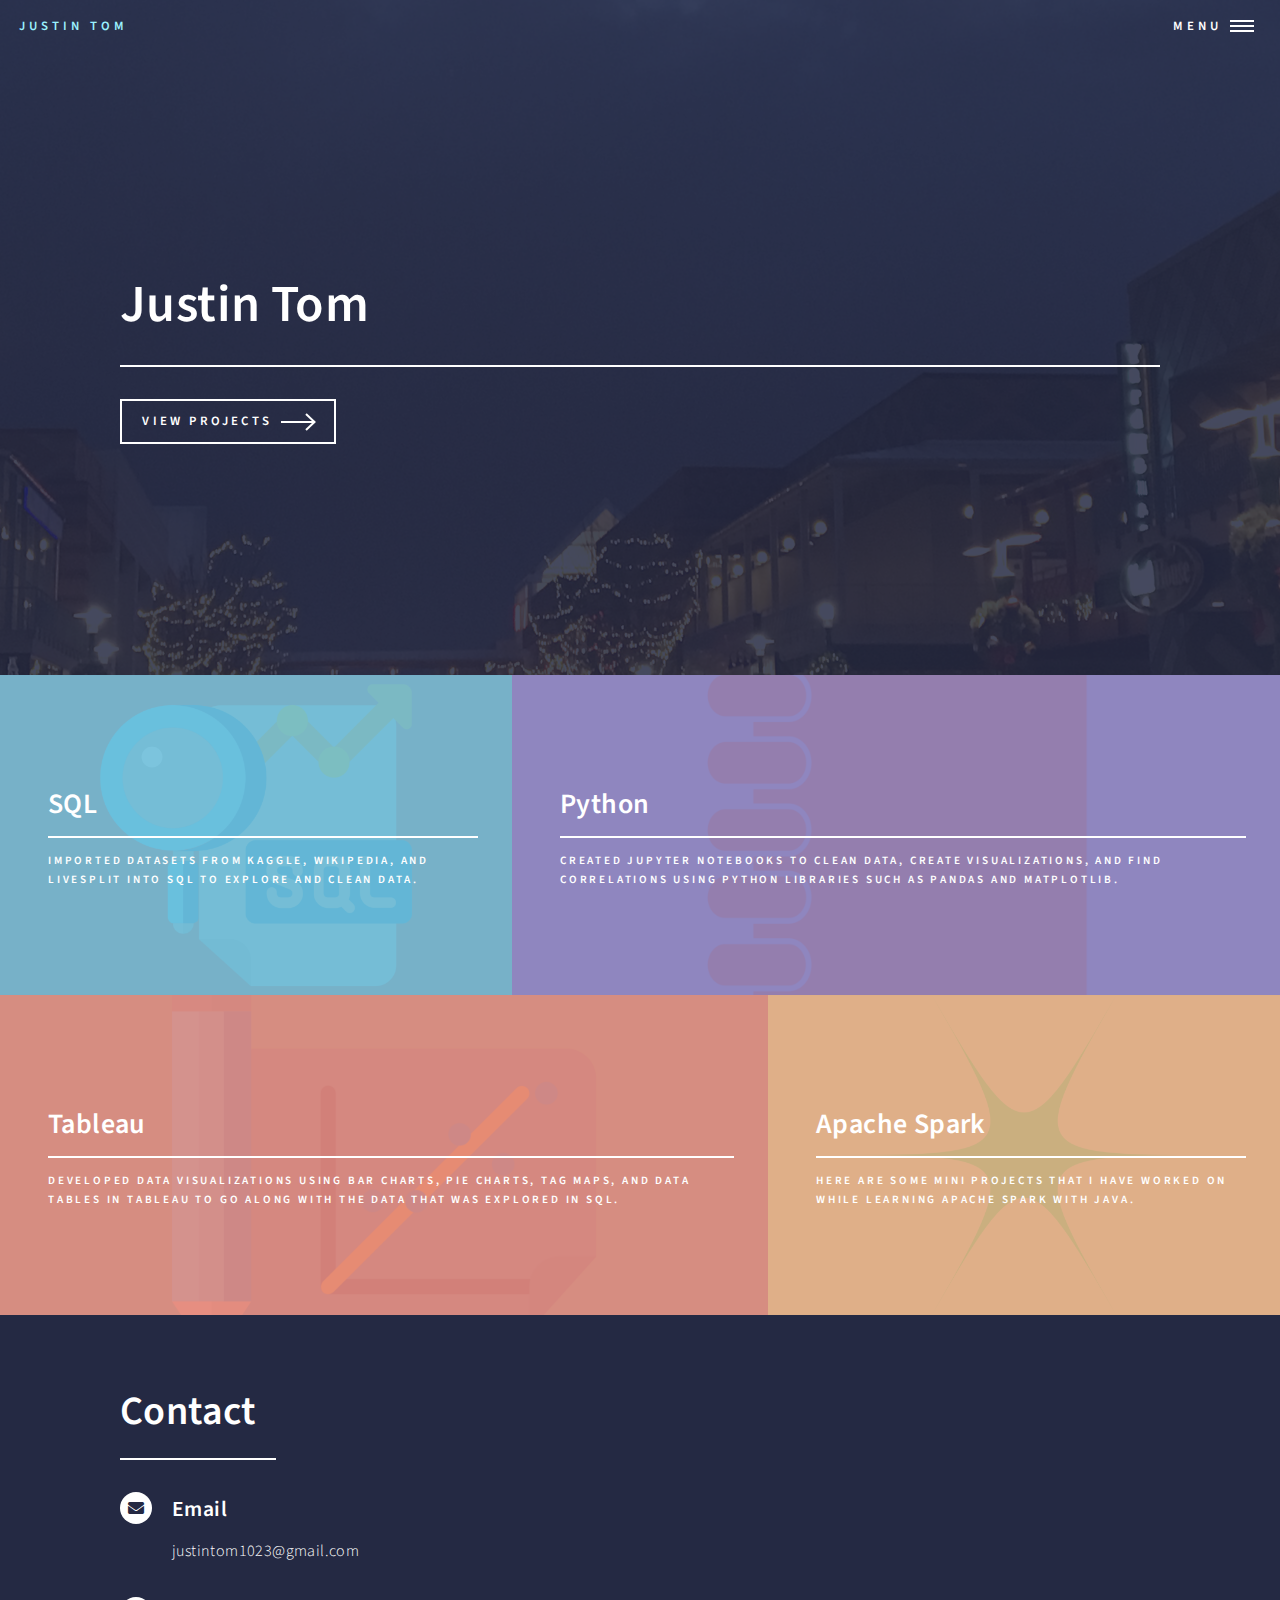
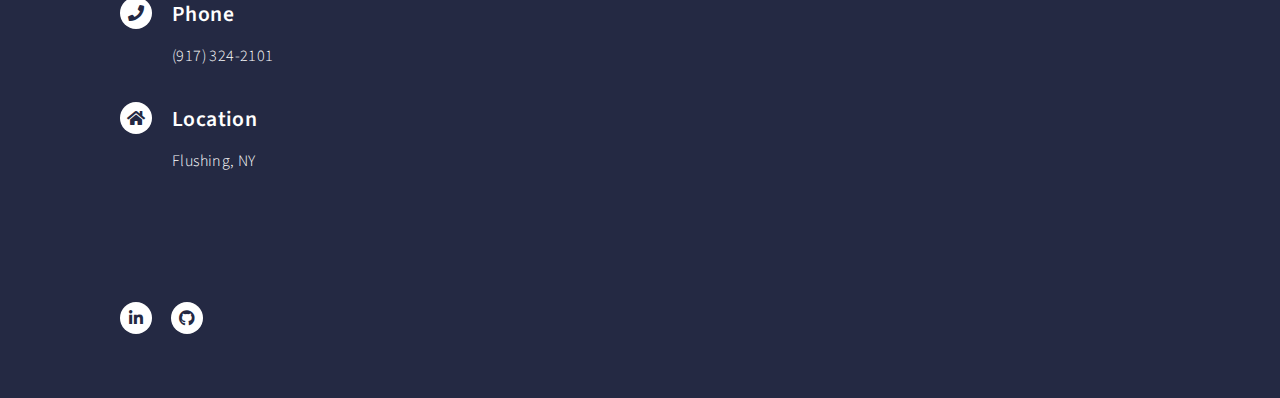
==== commit dcf0e547: "Minor changes in index.html" ====
--- a/index.html
+++ b/index.html
@@ -19,7 +19,7 @@
 
 				<!-- Header -->
 					<header id="header" class="alt">
-						<a href="index.html" class="logo">Justin <span>Tom</span></a>
+						<a href="index.html" class="logo"><span>Justin Tom</span></a>
 						<nav>
 							<a href="#menu">Menu</a>
 						</nav>
@@ -42,8 +42,6 @@
 								<h1>Justin Tom</h1>
 							</header>
 							<div class="content">
-								<p>Justin has experience in<br/>
-								   SQL, Python, and Tableau.</p>
 								<ul class="actions">
 									<li><a href="#one" class="button next scrolly">View Projects</a></li>
 								</ul>
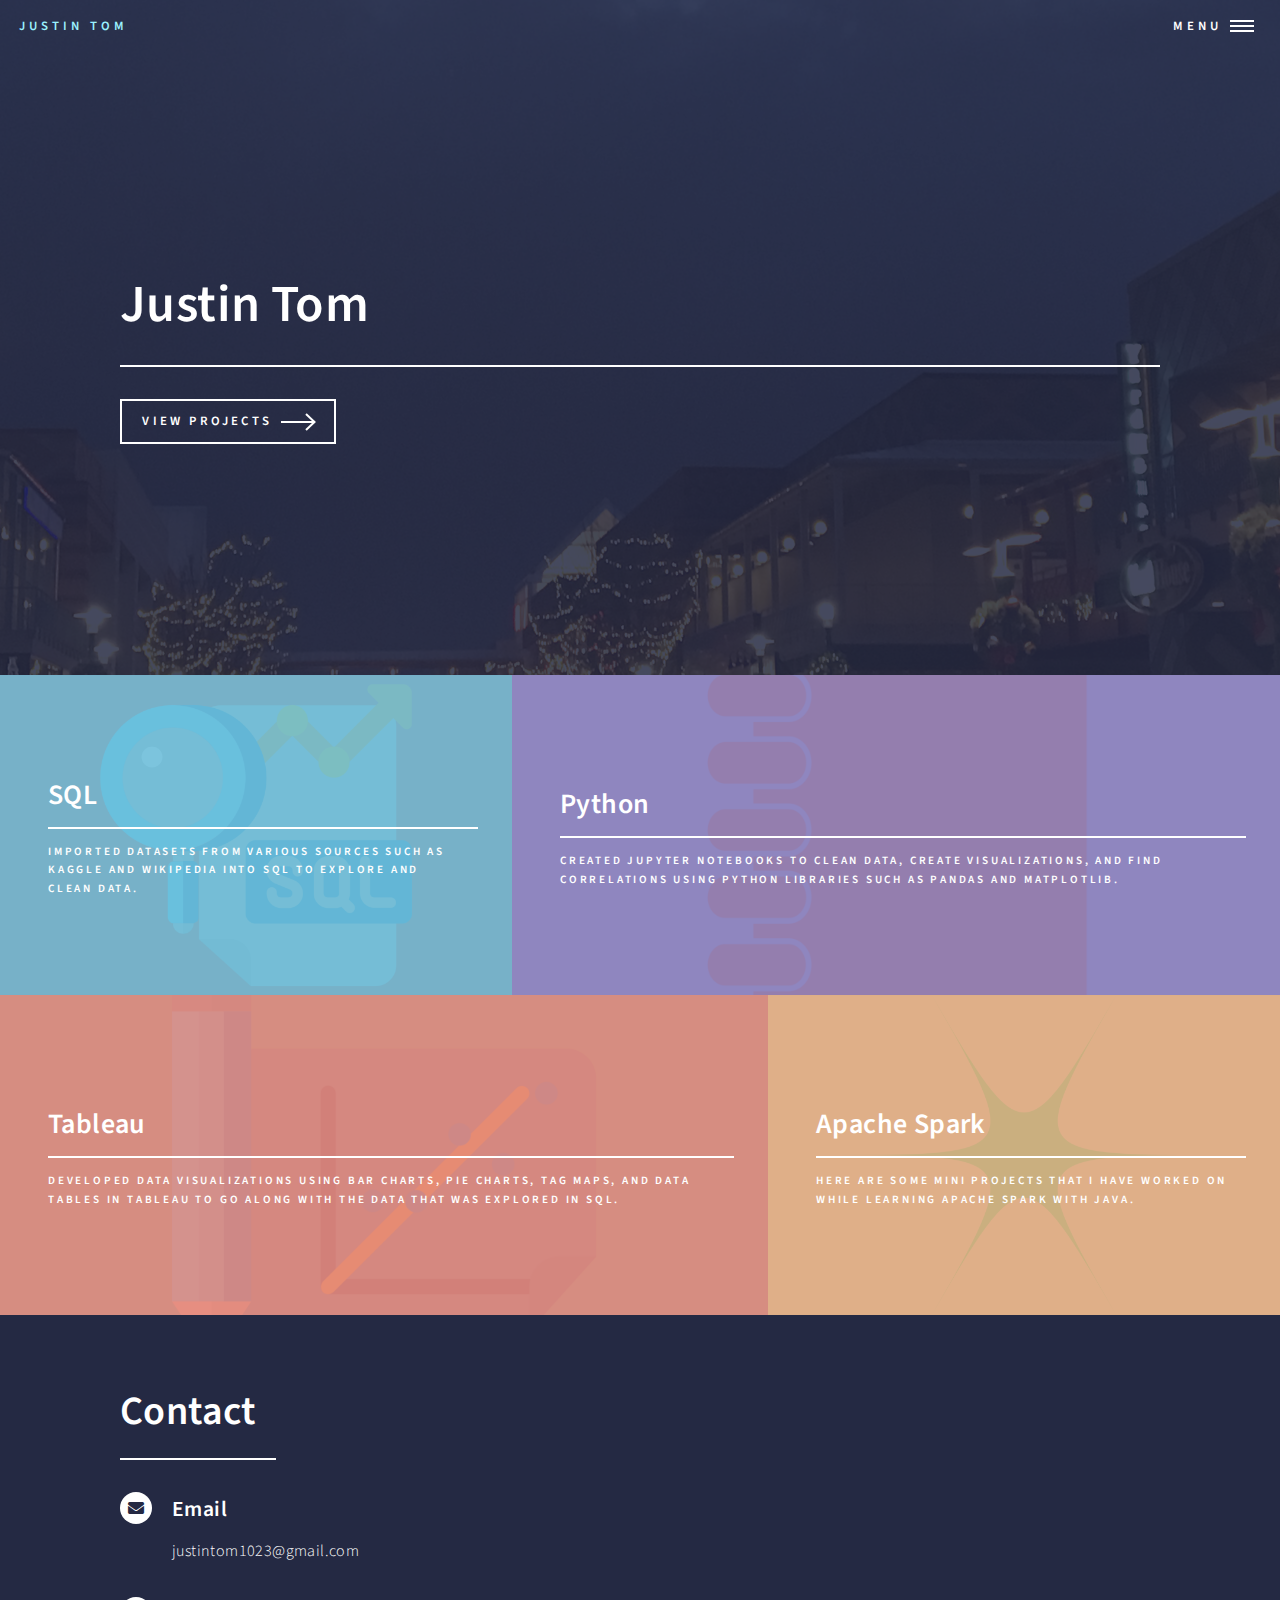
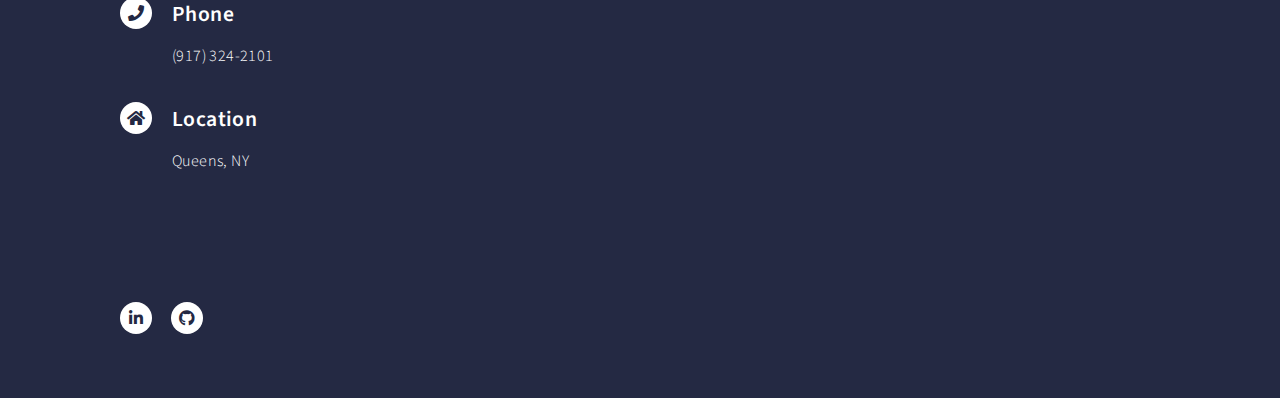
==== commit 63590c33: "Update index.html" ====
--- a/index.html
+++ b/index.html
@@ -60,7 +60,7 @@
 									</span>
 									<header class="major">
 										<h3><a href="https://github.com/justintom1023/jt-data-portfolio/tree/main/sql" class="link">SQL</a></h3>
-										<p>Imported datasets from Kaggle, Wikipedia, and LiveSplit into SQL to explore and clean data.</p>
+										<p>Imported datasets from various sources such as Kaggle and Wikipedia into SQL to explore and clean data.</p>
 									</header>
 								</article>
 								<article>
@@ -117,7 +117,7 @@
 								<div class="contact-method">
 									<span class="icon solid alt fa-home"></span>
 									<h3>Location</h3>
-									<span>Flushing, NY</span>
+									<span>Queens, NY</span>
 								</div>
 							</section>
 						</div>
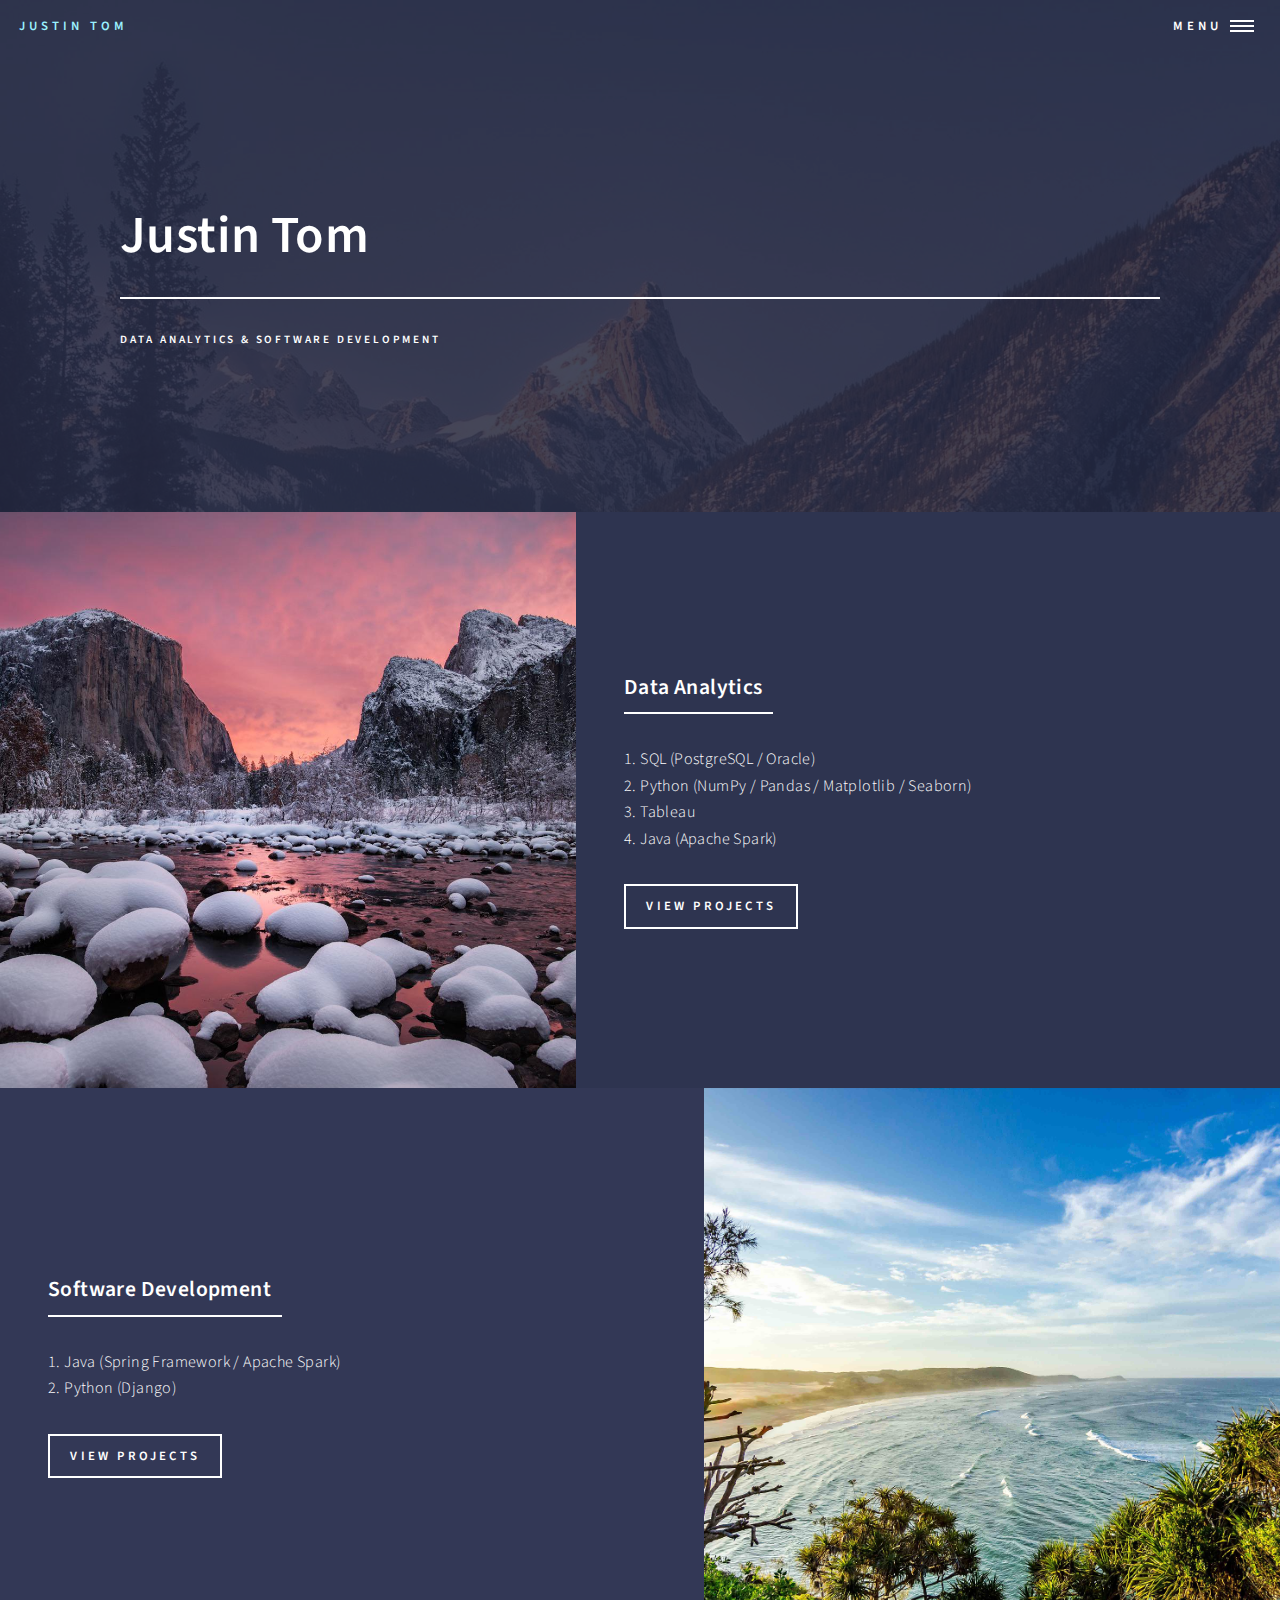
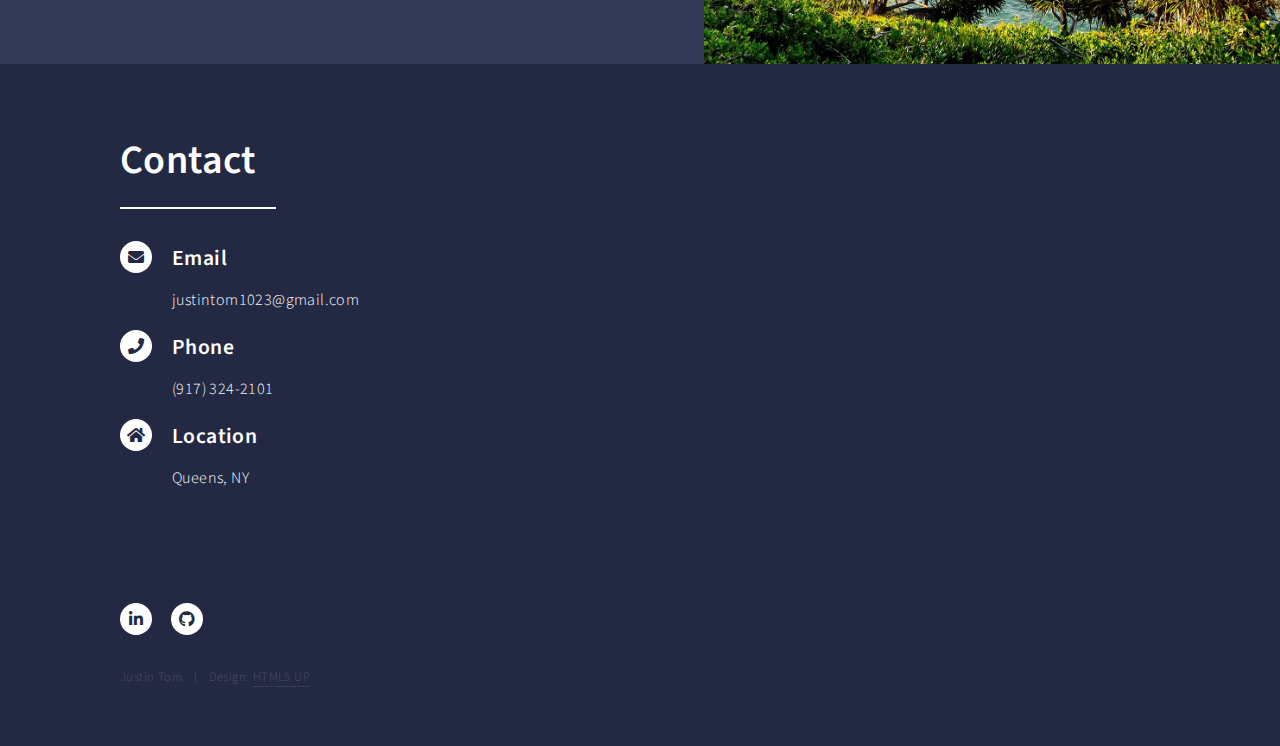
==== commit 5d317a58: "New banner image" ====
--- a/index.html
+++ b/index.html
@@ -5,13 +5,15 @@
 	Free for personal and commercial use under the CCA 3.0 license (html5up.net/license)
 -->
 <html>
+
 	<head>
-		<title>Justin Tom</title>
+		<title>Justin Tom - Home</title>
 		<meta charset="utf-8" />
 		<meta name="viewport" content="width=device-width, initial-scale=1, user-scalable=no" />
 		<link rel="stylesheet" href="assets/css/main.css" />
 		<noscript><link rel="stylesheet" href="assets/css/noscript.css" /></noscript>
 	</head>
+	
 	<body class="is-preload">
 
 		<!-- Wrapper -->
@@ -29,22 +31,23 @@
 					<nav id="menu">
 						<ul class="links">
 							<li><a href="index.html">Home</a></li>
-						</ul>
-						<ul class="actions stacked">
-							<li><a href="#one" class="button primary fit">View Projects</a></li>
+							<li><a href="data-analytics.html">Data Analytics</a></li>
+							<li><a href="software-development.html">Software Development</a></li>
 						</ul>
 					</nav>
 
 				<!-- Banner -->
-					<section id="banner" class="major">
+				<!-- Note: The "styleN" class below should match that of the header element. -->
+					<section id="banner" class="style2">
 						<div class="inner">
+							<span class="image">
+								<img src="images/banner.jpg" alt="" />
+							</span>
 							<header class="major">
 								<h1>Justin Tom</h1>
 							</header>
 							<div class="content">
-								<ul class="actions">
-									<li><a href="#one" class="button next scrolly">View Projects</a></li>
-								</ul>
+								<p>Data Analytics & Software Development</p>
 							</div>
 						</div>
 					</section>
@@ -52,48 +55,44 @@
 				<!-- Main -->
 					<div id="main">
 
-						<!-- One -->
-							<section id="one" class="tiles">
-								<article>
-									<span class="image">
-										<img src="images/sql.png" alt="" />
-									</span>
-									<header class="major">
-										<h3><a href="https://github.com/justintom1023/jt-data-portfolio/tree/main/sql" class="link">SQL</a></h3>
-										<p>Imported datasets from various sources such as Kaggle and Wikipedia into SQL to explore and clean data.</p>
-									</header>
-								</article>
-								<article>
-									<span class="image">
-										<img src="images/python.png" alt="" />
-									</span>
-									<header class="major">
-										<h3><a href="https://github.com/justintom1023/jt-data-portfolio/tree/main/python" class="link">Python</a></h3>
-										<p>Created Jupyter notebooks to clean data, create visualizations, and find correlations using Python libraries such as Pandas and Matplotlib.</p>
-									</header>
-								</article>
-								<article>
-									<span class="image">
-										<img src="images/tableau.png" alt="" />
-									</span>
-									<header class="major">
-										<h3><a href="https://public.tableau.com/app/profile/justin4096" class="link">Tableau</a></h3>
-										<p>Developed data visualizations using bar charts, pie charts, tag maps, and data tables in Tableau to go along with the data that was explored in SQL.</p>
-									</header>
-								</article>
-								<article>
-									<span class="image">
-										<img src="images/spark.png" alt="" />
-									</span>
-									<header class="major">
-										<h3><a href="https://github.com/justintom1023/jt-spark-fun" class="link">Apache Spark</a></h3>
-										<p>Here are some mini projects that I have worked on while learning Apache Spark with Java.</p>
-									</header>
-								</article>
+						<!-- Two -->
+							<section id="two" class="spotlights">
+								<section>
+									<a class="image">
+										<img src="images/yosemite.png" alt="" data-position="center center" />
+									</a>
+									<div class="content">
+										<div class="inner">
+											<header class="major">
+												<h3>Data Analytics</h3>
+											</header>
+											<p>1. SQL (PostgreSQL / Oracle)<br>2. Python (NumPy / Pandas / Matplotlib / Seaborn)<br>3. Tableau<br>4. Java (Apache Spark)</p>
+											<ul class="actions">
+												<li><a href="data-analytics.html" class="button">View Projects</a></li>
+											</ul>
+										</div>
+									</div>
+								</section>
+								<section>
+									<a class="image">
+										<img src="images/ocean.png" alt="" data-position="top center" />
+									</a>
+									<div class="content">
+										<div class="inner">
+											<header class="major">
+												<h3>Software Development</h3>
+											</header>
+											<p>1. Java (Spring Framework / Apache Spark)<br>2. Python (Django)</p>
+											<ul class="actions">
+												<li><a href="software-development.html" class="button">View Projects</a></li>
+											</ul>
+										</div>
+									</div>
+								</section>
 							</section>
-
 					</div>
 
+				<!-- Contact -->
 					<section id="one">
 						<div class="inner">
 							<header class="major">
@@ -130,6 +129,10 @@
 								<li><a href="https://www.linkedin.com/in/justintom1023/" class="icon brands alt fa-linkedin-in"><span class="label">LinkedIn</span></a></li>
 								<li><a href="https://github.com/justintom1023" class="icon brands alt fa-github"><span class="label">GitHub</span></a></li>
 							</ul>
+
+							<ul class="copyright">
+								<li>Justin Tom</li><li>Design: <a href="https://html5up.net">HTML5 UP</a></li>
+							</ul>
 						</div>
 					</footer>
 
--- a/assets/css/main.css
+++ b/assets/css/main.css
@@ -2904,7 +2904,7 @@
 /* Contact Method */
 
 	.contact-method {
-		margin: 0 0 2em 0;
+		margin: 0 0 1em 0;
 		padding-left: 3.25em;
 		position: relative;
 	}
@@ -3263,7 +3263,7 @@
 			}
 
 			#header.alt.style2 .logo strong {
-				color: #8d82c4;
+				color: #2a2f4a;
 			}
 
 			#header.alt.style3 .logo strong {
@@ -3380,7 +3380,7 @@
 		-webkit-align-items: center;
 		-ms-align-items: center;
 		align-items: center;
-		background-image: url("../../images/banner.png");
+		background-image: url("../../images/banner.jpg");
 		display: -moz-flex;
 		display: -webkit-flex;
 		display: -ms-flex;
@@ -3495,7 +3495,7 @@
 		}
 
 		#banner.style2:after {
-			background-color: #8d82c4;
+			background-color: #242943;
 		}
 
 		#banner.style3:after {
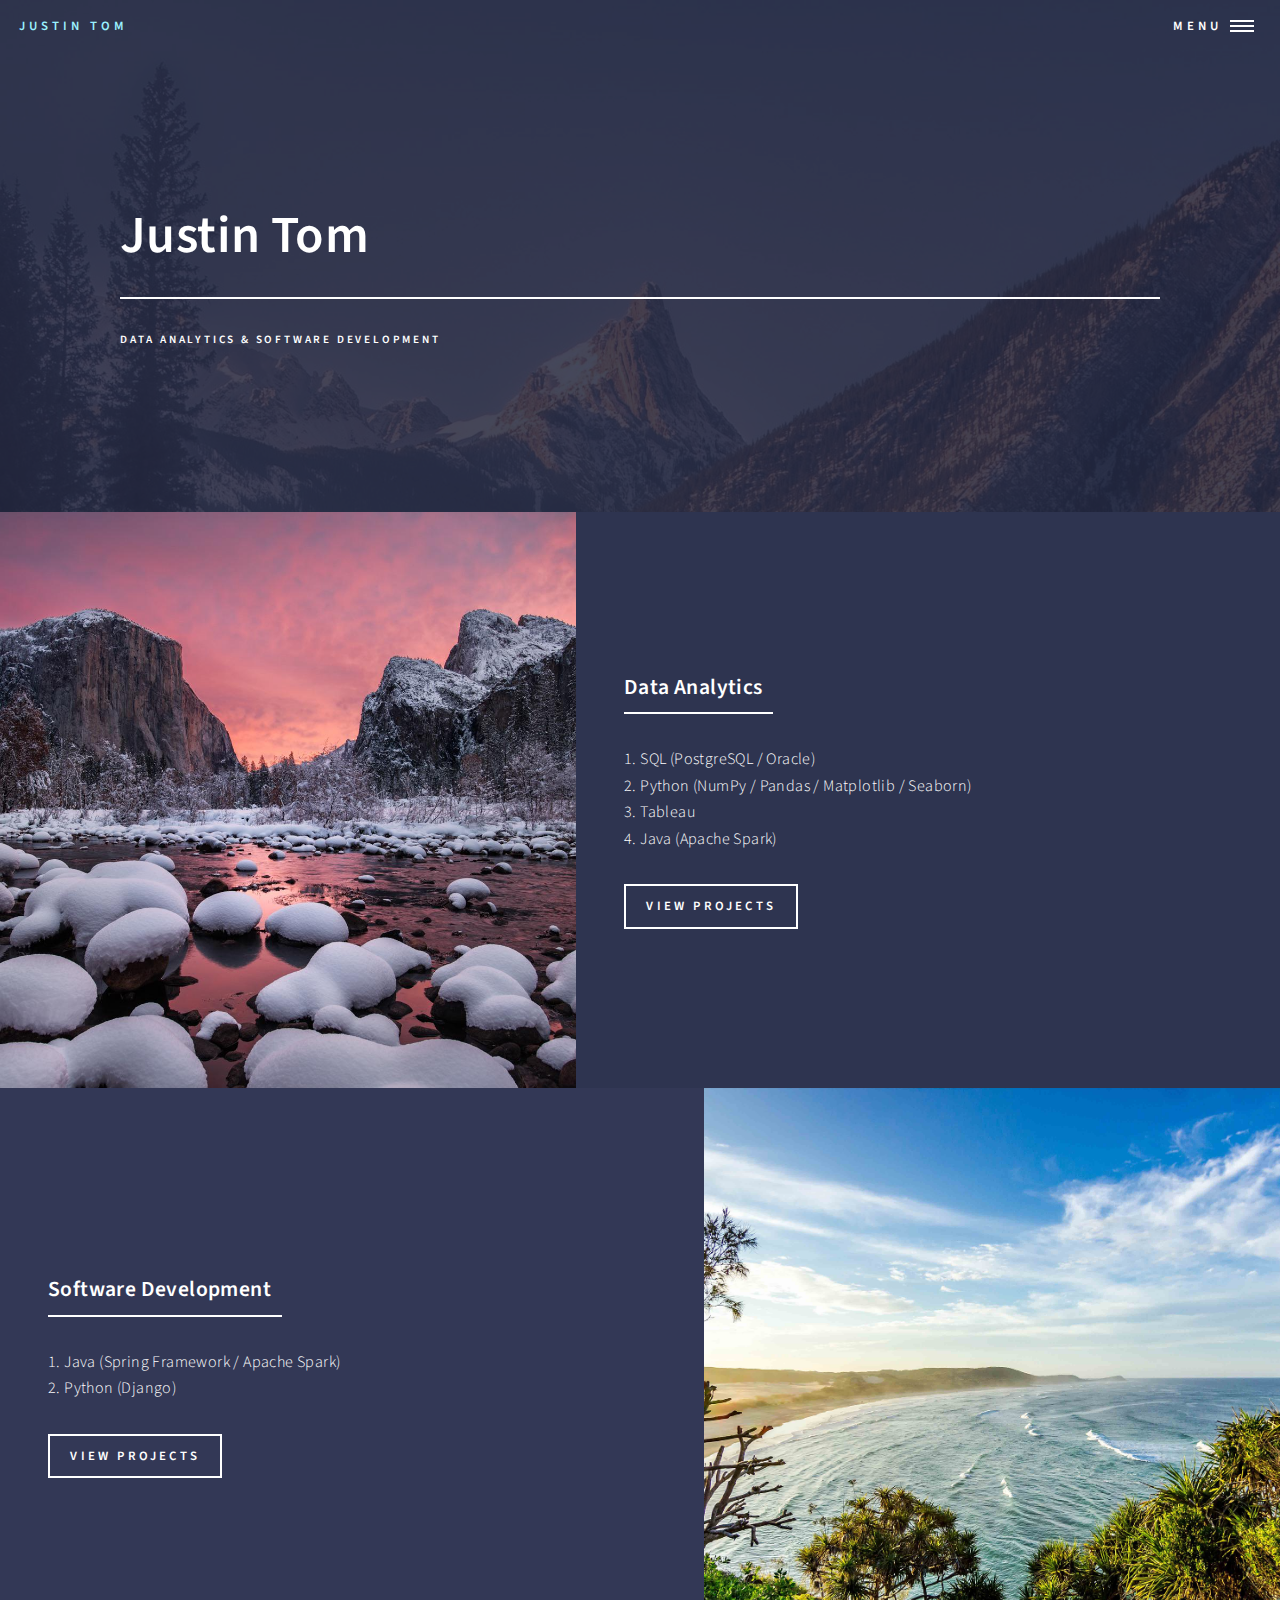
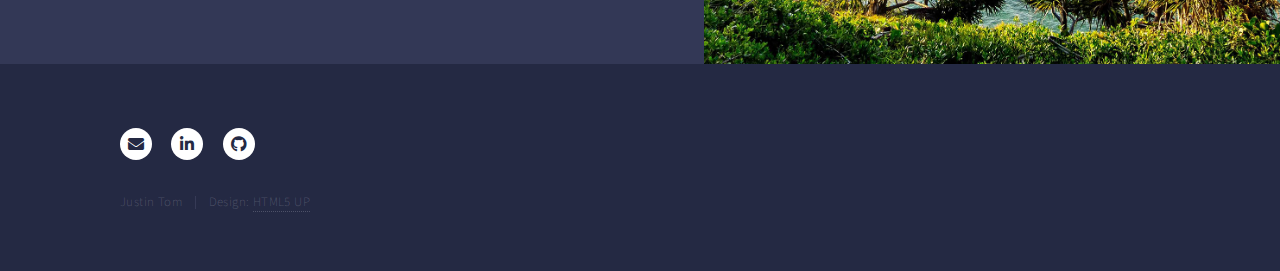
==== commit 77cc85b4: "New branding name and redeployed projects" ====
--- a/index.html
+++ b/index.html
@@ -92,42 +92,13 @@
 							</section>
 					</div>
 
-				<!-- Contact -->
-					<section id="one">
-						<div class="inner">
-							<header class="major">
-								<h1>Contact</h1>
-							</header>
-							<section>
-								<div class="contact-method">
-									<span class="icon solid alt fa-envelope"></span>
-									<h3>Email</h3>
-									<span>justintom1023@gmail.com</span>
-								</div>
-							</section>
-							<section>
-								<div class="contact-method">
-									<span class="icon solid alt fa-phone"></span>
-									<h3>Phone</h3>
-									<span>(917) 324-2101</span>
-								</div>
-							</section>
-							<section>
-								<div class="contact-method">
-									<span class="icon solid alt fa-home"></span>
-									<h3>Location</h3>
-									<span>Queens, NY</span>
-								</div>
-							</section>
-						</div>
-					</section>
-
 				<!-- Footer -->
 					<footer id="footer">
 						<div class="inner">
 							<ul class="icons">
-								<li><a href="https://www.linkedin.com/in/justintom1023/" class="icon brands alt fa-linkedin-in"><span class="label">LinkedIn</span></a></li>
-								<li><a href="https://github.com/justintom1023" class="icon brands alt fa-github"><span class="label">GitHub</span></a></li>
+								<li><a href="mailto:justintom1023@gmail.com" class="icon solid alt fa-envelope"><span class="label">Email</span></a></li>
+								<li><a href="https://www.linkedin.com/in/justin-l-tom/" class="icon brands alt fa-linkedin-in"><span class="label">LinkedIn</span></a></li>
+								<li><a href="https://github.com/justin-l-tom" class="icon brands alt fa-github"><span class="label">GitHub</span></a></li>
 							</ul>
 
 							<ul class="copyright">
@@ -137,6 +108,21 @@
 					</footer>
 
 			</div>
+
+			<!-- <section>
+								<div class="contact-method">
+									<span class="icon solid alt fa-phone"></span>
+									<h3>Phone</h3>
+									<span>(917) 324-2101</span>
+								</div>
+							</section> -->
+							<!-- <section>
+								<div class="contact-method">
+									<span class="icon solid alt fa-home"></span>
+									<h3>Location</h3>
+									<span>Queens, NY</span>
+								</div>
+							</section> -->
 
 		<!-- Scripts -->
 			<script src="assets/js/jquery.min.js"></script>
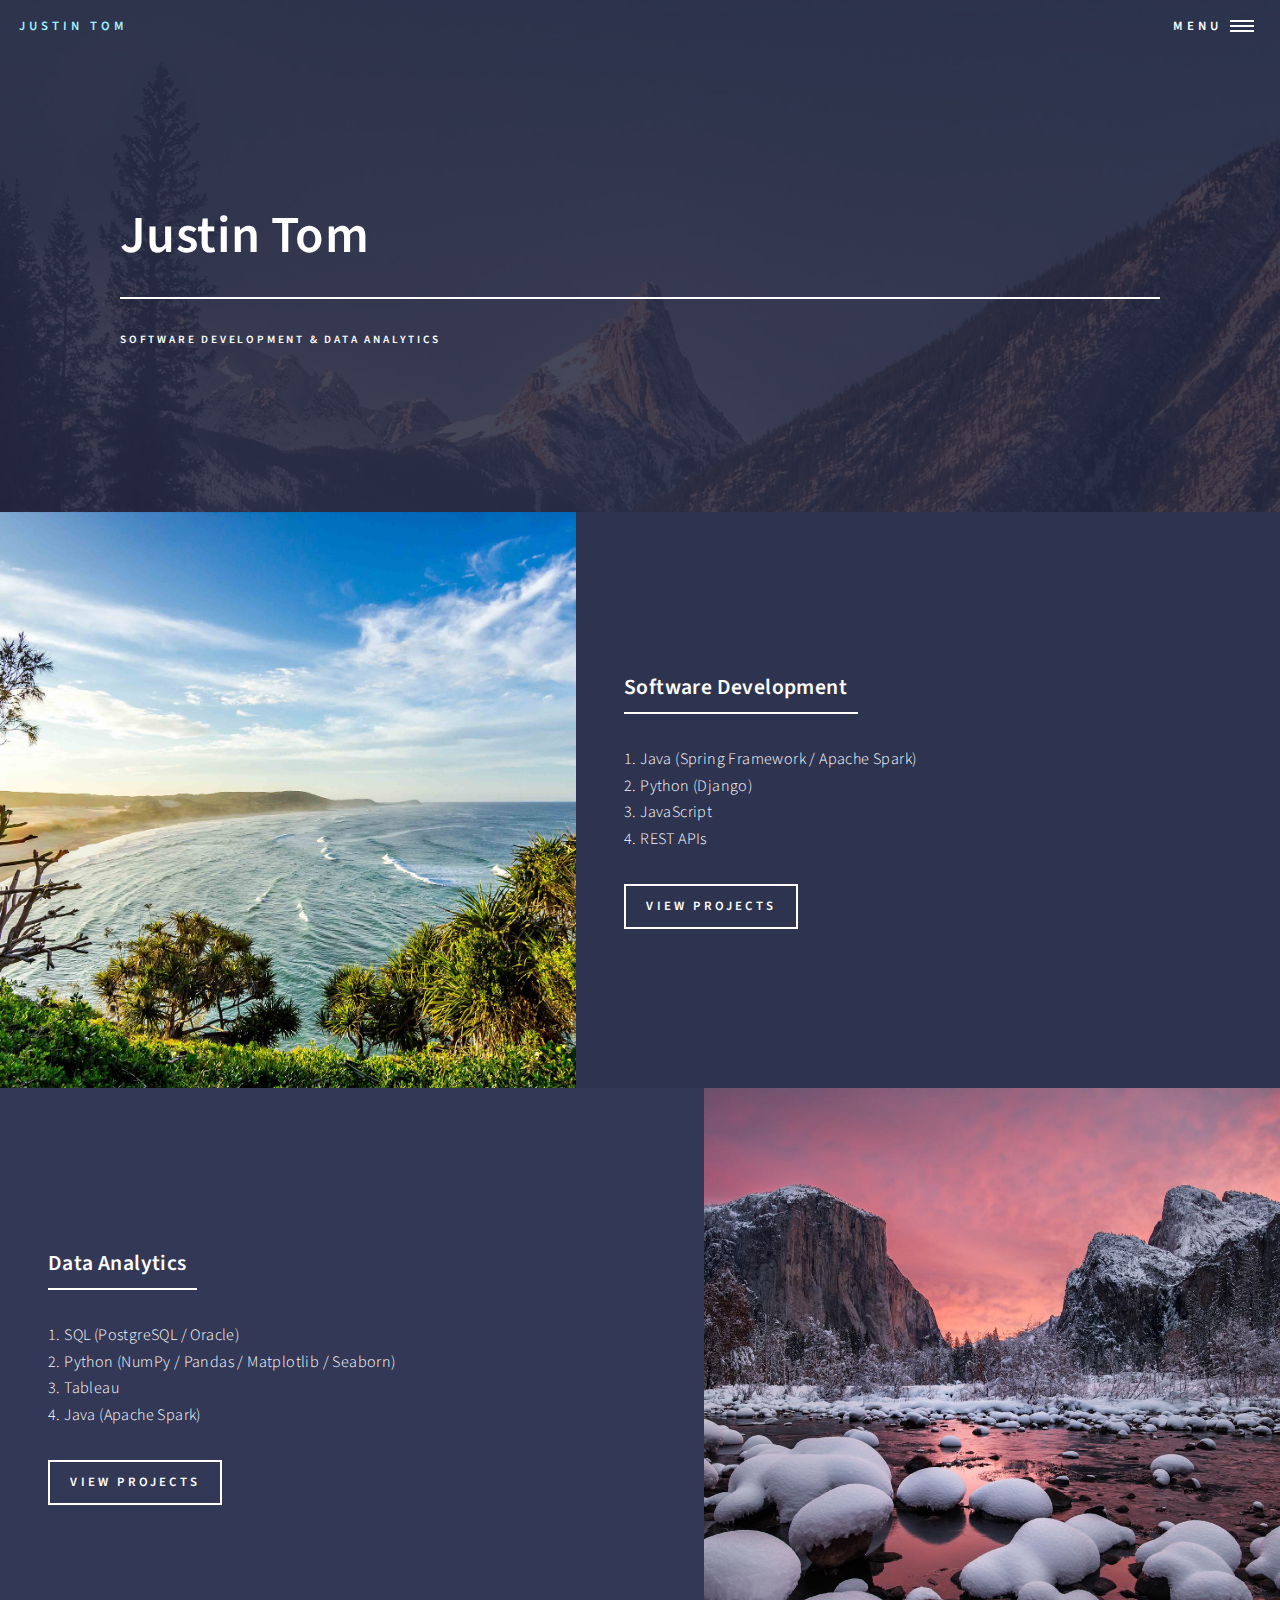
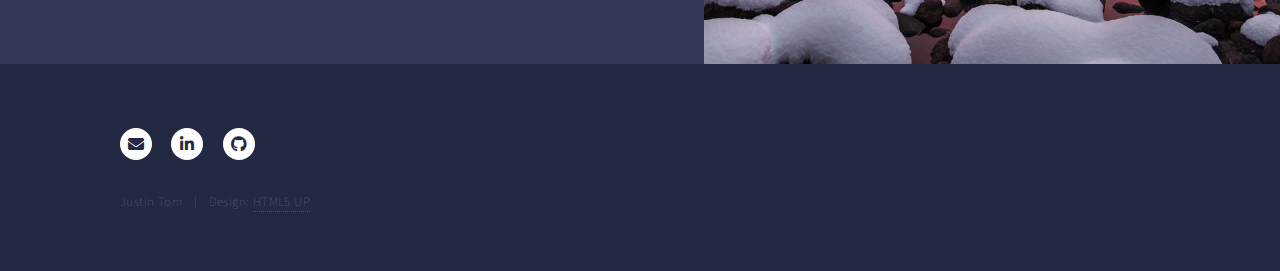
==== commit feef7135: "Update index.html" ====
--- a/index.html
+++ b/index.html
@@ -47,7 +47,7 @@
 								<h1>Justin Tom</h1>
 							</header>
 							<div class="content">
-								<p>Data Analytics & Software Development</p>
+								<p>Software Development & Data Analytics</p>
 							</div>
 						</div>
 					</section>
@@ -57,6 +57,22 @@
 
 						<!-- Two -->
 							<section id="two" class="spotlights">
+								<section>
+									<a class="image">
+										<img src="images/ocean.png" alt="" data-position="top center" />
+									</a>
+									<div class="content">
+										<div class="inner">
+											<header class="major">
+												<h3>Software Development</h3>
+											</header>
+											<p>1. Java (Spring Framework / Apache Spark)<br>2. Python (Django)<br>3. JavaScript<br>4. REST APIs</p>
+											<ul class="actions">
+												<li><a href="software-development.html" class="button">View Projects</a></li>
+											</ul>
+										</div>
+									</div>
+								</section>
 								<section>
 									<a class="image">
 										<img src="images/yosemite.png" alt="" data-position="center center" />
@@ -69,22 +85,6 @@
 											<p>1. SQL (PostgreSQL / Oracle)<br>2. Python (NumPy / Pandas / Matplotlib / Seaborn)<br>3. Tableau<br>4. Java (Apache Spark)</p>
 											<ul class="actions">
 												<li><a href="data-analytics.html" class="button">View Projects</a></li>
-											</ul>
-										</div>
-									</div>
-								</section>
-								<section>
-									<a class="image">
-										<img src="images/ocean.png" alt="" data-position="top center" />
-									</a>
-									<div class="content">
-										<div class="inner">
-											<header class="major">
-												<h3>Software Development</h3>
-											</header>
-											<p>1. Java (Spring Framework / Apache Spark)<br>2. Python (Django)</p>
-											<ul class="actions">
-												<li><a href="software-development.html" class="button">View Projects</a></li>
 											</ul>
 										</div>
 									</div>
